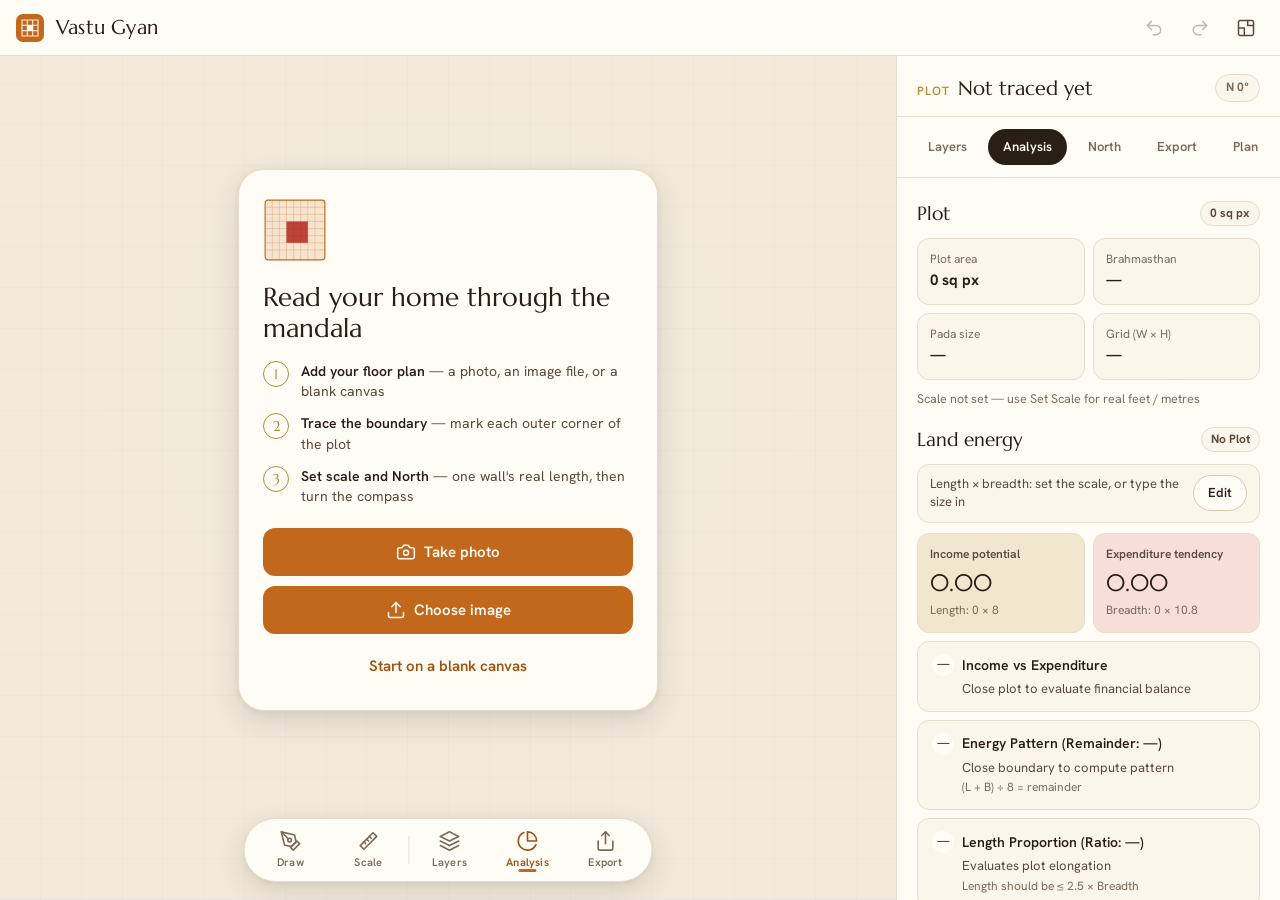
==== index.html @ d6d2a983 "Add compass wheel, Loose Earth element style, smaller PDF reports - Compass wheel layer: a ring of t" ====
<!DOCTYPE html>
<html lang="en">
<head>
  <meta charset="UTF-8">
  <meta name="viewport" content="width=device-width, initial-scale=1.0, viewport-fit=cover">
  <title>Vastu Gyan — Vastu Purusha Mandala & Zonal Analysis</title>
  <meta name="description" content="Trace your floor plan and read it through the Vastu Purusha Mandala: 9×9 grid, 45 Devtas, 16 directional zones and 32 entrances. Works offline on phone, tablet and desktop.">
  <meta name="theme-color" content="#F7F1E6" media="(prefers-color-scheme: light)">
  <meta name="theme-color" content="#16110D" media="(prefers-color-scheme: dark)">
  <meta name="mobile-web-app-capable" content="yes">
  <meta name="apple-mobile-web-app-capable" content="yes">
  <meta name="apple-mobile-web-app-status-bar-style" content="default">
  <meta name="apple-mobile-web-app-title" content="Vastu Gyan">
  <!-- Link preview when the address is shared on WhatsApp, SMS, email or social media -->
  <meta property="og:type" content="website">
  <meta property="og:site_name" content="Vastu Gyan">
  <meta property="og:title" content="Vastu Gyan — read your home through the Vastu Purusha Mandala">
  <meta property="og:description" content="Photograph or upload your floor plan, trace the plot and see the 9×9 grid, 45 Devtas, 16 zones and 32 entrances. Free on phone, tablet and desktop.">
  <meta property="og:url" content="https://vastu-gyan.vercel.app/">
  <meta property="og:image" content="https://vastu-gyan.vercel.app/icons/og-image.png">
  <meta property="og:image:width" content="1200">
  <meta property="og:image:height" content="630">
  <meta property="og:image:alt" content="Vastu Gyan — a 9×9 Vastu mandala grid beside the app name">
  <meta name="twitter:card" content="summary_large_image">
  <link rel="preconnect" href="https://fonts.googleapis.com">
  <link rel="preconnect" href="https://fonts.gstatic.com" crossorigin>
  <link href="https://fonts.googleapis.com/css2?family=Hanken+Grotesk:wght@400;500;600;700&family=Marcellus&display=swap" rel="stylesheet">
  <link rel="manifest" href="manifest.webmanifest">
  <link rel="icon" type="image/png" sizes="32x32" href="icons/favicon-32.png">
  <link rel="apple-touch-icon" href="icons/apple-touch-icon.png">
  <link rel="stylesheet" href="css/style.css">
</head>
<body>
  <!-- Icon sprite -->
  <svg width="0" height="0" style="position:absolute" aria-hidden="true">
    <defs>
      <symbol id="i-draw" viewBox="0 0 24 24"><path d="M12 19l7-7 3 3-7 7-3-3z"/><path d="M18 13l-1.5-7.5L2 2l3.5 14.5L13 18l5-5z"/><path d="M2 2l7.586 7.586"/><circle cx="11" cy="11" r="2"/></symbol>
      <symbol id="i-ruler" viewBox="0 0 24 24"><path d="M3 17 17 3l4 4L7 21z"/><path d="m7 13 2 2M10 10l2 2M13 7l2 2"/></symbol>
      <symbol id="i-layers" viewBox="0 0 24 24"><path d="m12 2 10 5-10 5L2 7z"/><path d="m2 17 10 5 10-5"/><path d="m2 12 10 5 10-5"/></symbol>
      <symbol id="i-analysis" viewBox="0 0 24 24"><path d="M21.21 15.89A10 10 0 1 1 8 2.83"/><path d="M22 12A10 10 0 0 0 12 2v10z"/></symbol>
      <symbol id="i-share" viewBox="0 0 24 24"><path d="M4 12v8a2 2 0 0 0 2 2h12a2 2 0 0 0 2-2v-8"/><path d="m16 6-4-4-4 4"/><path d="M12 2v13"/></symbol>
      <symbol id="i-undo" viewBox="0 0 24 24"><path d="M9 14 4 9l5-5"/><path d="M4 9h10.5a5.5 5.5 0 0 1 0 11H11"/></symbol>
      <symbol id="i-redo" viewBox="0 0 24 24"><path d="m15 14 5-5-5-5"/><path d="M20 9H9.5a5.5 5.5 0 0 0 0 11H13"/></symbol>
      <symbol id="i-plan" viewBox="0 0 24 24"><rect x="3" y="3" width="18" height="18" rx="2"/><path d="M3 12h7v9M14 3v6h7"/></symbol>
      <symbol id="i-camera" viewBox="0 0 24 24"><path d="M14.5 4h-5L7 7H4a2 2 0 0 0-2 2v9a2 2 0 0 0 2 2h16a2 2 0 0 0 2-2V9a2 2 0 0 0-2-2h-3z"/><circle cx="12" cy="13" r="3"/></symbol>
      <symbol id="i-upload" viewBox="0 0 24 24"><path d="M21 15v4a2 2 0 0 1-2 2H5a2 2 0 0 1-2-2v-4"/><path d="m17 8-5-5-5 5"/><path d="M12 3v12"/></symbol>
      <symbol id="i-trash" viewBox="0 0 24 24"><path d="M3 6h18"/><path d="M19 6v14a2 2 0 0 1-2 2H7a2 2 0 0 1-2-2V6"/><path d="M8 6V4a2 2 0 0 1 2-2h4a2 2 0 0 1 2 2v2"/></symbol>
      <symbol id="i-reset" viewBox="0 0 24 24"><path d="M3 12a9 9 0 1 0 9-9 9.75 9.75 0 0 0-6.74 2.74L3 8"/><path d="M3 3v5h5"/></symbol>
      <symbol id="i-plus" viewBox="0 0 24 24"><path d="M12 5v14M5 12h14"/></symbol>
      <symbol id="i-minus" viewBox="0 0 24 24"><path d="M5 12h14"/></symbol>
      <symbol id="i-fit" viewBox="0 0 24 24"><path d="M8 3H5a2 2 0 0 0-2 2v3M21 8V5a2 2 0 0 0-2-2h-3M3 16v3a2 2 0 0 0 2 2h3M16 21h3a2 2 0 0 0 2-2v-3"/></symbol>
      <symbol id="i-close" viewBox="0 0 24 24"><path d="M18 6 6 18M6 6l12 12"/></symbol>
      <symbol id="i-bars" viewBox="0 0 24 24"><path d="M3 21h18"/><rect x="5" y="11" width="3" height="10"/><rect x="10.5" y="5" width="3" height="16"/><rect x="16" y="14" width="3" height="7"/></symbol>
      <symbol id="i-file" viewBox="0 0 24 24"><path d="M14 2H6a2 2 0 0 0-2 2v16a2 2 0 0 0 2 2h12a2 2 0 0 0 2-2V8z"/><path d="M14 2v6h6M8 13h8M8 17h6"/></symbol>
      <symbol id="i-image" viewBox="0 0 24 24"><rect x="3" y="3" width="18" height="18" rx="2"/><circle cx="9" cy="9" r="2"/><path d="m21 15-3.09-3.09a2 2 0 0 0-2.82 0L6 21"/></symbol>
      <symbol id="i-check" viewBox="0 0 24 24"><path d="M20 6 9 17l-5-5"/></symbol>
    </defs>
  </svg>

  <div class="app" id="app">
    <!-- Top bar -->
    <header class="topbar">
      <div class="brand">
        <svg class="brand-mark" viewBox="0 0 32 32" aria-hidden="true">
          <rect x="2" y="2" width="28" height="28" rx="7" class="brand-mark-bg"/>
          <path d="M8 8h16v16H8z M13.33 8v16 M18.67 8v16 M8 13.33h16 M8 18.67h16" class="brand-mark-grid"/>
          <rect x="13.33" y="13.33" width="5.34" height="5.34" class="brand-mark-core"/>
        </svg>
        <div class="brand-text">
          <span class="brand-name">Vastu Gyan</span>
        </div>
      </div>

      <div class="topbar-actions">
        <button id="btnUndo" class="icon-btn" title="Undo (Ctrl+Z)" aria-label="Undo" disabled>
          <svg class="icon"><use href="#i-undo"/></svg>
        </button>
        <button id="btnRedo" class="icon-btn" title="Redo (Ctrl+Y)" aria-label="Redo" disabled>
          <svg class="icon"><use href="#i-redo"/></svg>
        </button>
        <button class="icon-btn" data-open-panel="plan" title="Floor plan and project" aria-label="Floor plan and project">
          <svg class="icon"><use href="#i-plan"/></svg>
        </button>
      </div>
    </header>

    <main class="workspace">
      <!-- Canvas stage -->
      <div class="stage" id="viewportContainer">
        <canvas id="vastuCanvas" aria-label="Floor plan canvas"></canvas>

        <!-- Drawing guidance (shown while tracing the boundary) -->
        <div class="stage-banner" id="draftingBanner" style="display: none;" role="status">
          <span class="banner-dot"></span>
          <span class="banner-text">
            <span class="only-touch">Press and lift to place each corner · lift on point 0 to close</span>
            <span class="only-mouse">Click each corner · click point 0 or double-click to close</span>
          </span>
          <button class="chip-btn chip-btn-solid" id="btnFinishDraft">Done</button>
        </div>

        <div class="stage-banner stage-banner-alert" id="boundaryBanner" style="display: none;" role="alert">
          <span class="banner-dot banner-dot-alert"></span>
          <span class="banner-text">The boundary crosses itself. Drag a corner so the red edges no longer cross, or undo.</span>
        </div>

        <div class="stage-banner" id="scaleBanner" style="display: none;" role="status">
          <span class="banner-dot banner-dot-brass"></span>
          <span class="banner-text">Mark both ends of a wall whose real length you know</span>
          <button class="chip-btn" id="btnCancelScale">Cancel</button>
        </div>

        <!-- Brass compass dial: turn to set North, tap for fine control -->
        <div class="compass" id="compassBadge">
          <button class="compass-dial" id="compassButton" aria-label="North direction. Drag to turn, tap for fine control">
            <svg viewBox="0 0 100 100" aria-hidden="true">
              <circle cx="50" cy="50" r="47" class="dial-rim"/>
              <circle cx="50" cy="50" r="40" class="dial-face"/>
              <g id="compassDial" class="dial-rotor">
                <g class="dial-ticks"></g>
                <path d="M50 25 L55 50 L50 46.5 L45 50 Z" class="dial-needle-n"/>
                <path d="M50 75 L55 50 L50 53.5 L45 50 Z" class="dial-needle-s"/>
                <text x="50" y="22" class="dial-n">N</text>
              </g>
              <circle cx="50" cy="50" r="3.2" class="dial-hub"/>
            </svg>
          </button>
          <span class="compass-deg" id="compassDegDisplay">0°</span>
        </div>

        <!-- Zoom -->
        <div class="zoom" aria-label="Zoom">
          <button id="btnZoomIn" class="zoom-btn only-mouse-flex" title="Zoom in" aria-label="Zoom in"><svg class="icon"><use href="#i-plus"/></svg></button>
          <span class="zoom-level only-mouse-flex" id="zoomLevelText">100%</span>
          <button id="btnZoomOut" class="zoom-btn only-mouse-flex" title="Zoom out" aria-label="Zoom out"><svg class="icon"><use href="#i-minus"/></svg></button>
          <button id="btnZoomReset" class="zoom-btn" title="Fit to view" aria-label="Fit to view"><svg class="icon"><use href="#i-fit"/></svg></button>
        </div>

        <!-- First run: the three steps of a reading -->
        <div class="onboard" id="emptyState">
          <div class="onboard-card">
            <svg class="onboard-mandala" viewBox="0 0 90 90" aria-hidden="true">
              <rect x="3" y="3" width="84" height="84" rx="4"/>
              <path d="M13 3v84M23 3v84M33 3v84M43 3v84M53 3v84M63 3v84M73 3v84M3 13h84M3 23h84M3 33h84M3 43h84M3 53h84M3 63h84M3 73h84" class="onboard-mandala-grid"/>
              <rect x="33" y="33" width="30" height="30" class="onboard-mandala-core"/>
            </svg>
            <h1 class="onboard-title">Read your home through the mandala</h1>
            <ol class="onboard-steps">
              <li><span class="step-n">1</span><span><strong>Add your floor plan</strong> — a photo, an image file, or a blank canvas</span></li>
              <li><span class="step-n">2</span><span><strong>Trace the boundary</strong> — mark each outer corner of the plot</span></li>
              <li><span class="step-n">3</span><span><strong>Set scale and North</strong> — one wall's real length, then turn the compass</span></li>
            </ol>
            <div class="onboard-actions">
              <button class="btn btn-primary only-touch-flex" data-action="camera"><svg class="icon"><use href="#i-camera"/></svg>Take photo</button>
              <button class="btn btn-primary btn-on-mouse" id="btnUpload"><svg class="icon"><use href="#i-upload"/></svg>Choose image</button>
              <button class="btn btn-quiet" id="btnBlankCanvas">Start on a blank canvas</button>
            </div>
          </div>
        </div>
      </div>

      <!-- Panel: bottom sheet on phones, side panel on large screens -->
      <aside class="panel" id="panel" data-sheet="peek" aria-label="Vastu panel">
        <div class="panel-handle" id="panelHandle">
          <span class="grip" aria-hidden="true"></span>
          <div class="panel-summary">
            <div class="summary-main">
              <span class="summary-label">Plot</span>
              <span class="summary-value" id="sumArea">Not traced yet</span>
            </div>
            <span class="summary-chip" id="sumVerdict">—</span>
          </div>
        </div>

        <nav class="panel-tabs" role="tablist" aria-label="Panel sections">
          <button role="tab" data-tab="layers">Layers</button>
          <button role="tab" data-tab="analysis">Analysis</button>
          <button role="tab" data-tab="north">North</button>
          <button role="tab" data-tab="export">Export</button>
          <button role="tab" data-tab="plan">Plan</button>
        </nav>

        <div class="panel-body" id="panelBody">
          <!-- LAYERS -->
          <section class="panel-section" data-panel="layers">
            <h2 class="section-heading">Overlays</h2>
            <label class="switch-row switch-row-top">
              <span class="switch-text">
                <span class="switch-label">Mandala follows the plot outline</span>
                <span class="switch-sub">On: rings are copies of your plot, Brahmasthan is exactly 1/9 of it. Off: classical rectangle around the plot.</span>
              </span>
              <span class="switch">
                <input type="checkbox" id="toggleMandalaPlot" checked>
                <span class="switch-track"></span>
              </span>
            </label>
            <div class="layer-grid">
              <label class="layer-tile">
                <input type="checkbox" id="toggleGrid9x9" checked>
                <span class="layer-body">
                  <svg class="layer-glyph" viewBox="0 0 24 24" aria-hidden="true"><rect x="3" y="3" width="18" height="18"/><path d="M9 3v18M15 3v18M3 9h18M3 15h18"/></svg>
                  <span class="layer-name">9×9 grid</span>
                  <span class="layer-sub">81 padas</span>
                </span>
              </label>
              <label class="layer-tile">
                <input type="checkbox" id="toggleBrahmasthan" checked>
                <span class="layer-body">
                  <svg class="layer-glyph" viewBox="0 0 24 24" aria-hidden="true"><rect x="3" y="3" width="18" height="18"/><rect x="9" y="9" width="6" height="6" class="glyph-fill"/></svg>
                  <span class="layer-name">Brahmasthan</span>
                  <span class="layer-sub">Central 9 padas</span>
                </span>
              </label>
              <label class="layer-tile">
                <input type="checkbox" id="toggleDevtas45">
                <span class="layer-body">
                  <svg class="layer-glyph" viewBox="0 0 24 24" aria-hidden="true"><rect x="3" y="3" width="18" height="18"/><rect x="7" y="7" width="10" height="10"/><path d="M3 7h4M3 11h4M3 15h4M17 7h4M17 11h4M17 15h4"/></svg>
                  <span class="layer-name">45 Devtas</span>
                  <span class="layer-sub">32 outer · 13 inner</span>
                </span>
              </label>
              <label class="layer-tile">
                <input type="checkbox" id="toggleDevtaNames">
                <span class="layer-body">
                  <svg class="layer-glyph" viewBox="0 0 24 24" aria-hidden="true"><path d="M4 19 9 5l5 14M6 14h6"/><path d="M15 19v-6a3 3 0 0 1 6 0v6M15 16h6"/></svg>
                  <span class="layer-name">Devta names</span>
                  <span class="layer-sub">Labels and numbers</span>
                </span>
              </label>
              <label class="layer-tile">
                <input type="checkbox" id="toggleZones16">
                <span class="layer-body">
                  <svg class="layer-glyph" viewBox="0 0 24 24" aria-hidden="true"><circle cx="12" cy="12" r="9"/><path d="M12 3v18M3 12h18M5.6 5.6l12.8 12.8M18.4 5.6 5.6 18.4"/></svg>
                  <span class="layer-name">16 zones</span>
                  <span class="layer-sub">22.5° each</span>
                </span>
              </label>
              <label class="layer-tile">
                <input type="checkbox" id="toggleGates32">
                <span class="layer-body">
                  <svg class="layer-glyph" viewBox="0 0 24 24" aria-hidden="true"><rect x="5" y="5" width="14" height="14"/><path d="M9 2v3M12 2v3M15 2v3M9 19v3M12 19v3M15 19v3M2 9h3M2 12h3M2 15h3M19 9h3M19 12h3M19 15h3"/></svg>
                  <span class="layer-name">32 entrances</span>
                  <span class="layer-sub">N1–N8 … W1–W8</span>
                </span>
              </label>
              <label class="layer-tile">
                <input type="checkbox" id="toggleGatePadas">
                <span class="layer-body">
                  <svg class="layer-glyph" viewBox="0 0 24 24" aria-hidden="true"><rect x="3" y="3" width="18" height="18"/><rect x="7" y="7" width="10" height="10"/><path d="M3 9l4 2M3 15l4-2M21 9l-4 2M21 15l-4-2M9 3l2 4M15 3l-2 4M9 21l2-4M15 21l-2-4"/></svg>
                  <span class="layer-name">32 gates 81 pad</span>
                  <span class="layer-sub">Outer padas, coded</span>
                </span>
              </label>
              <label class="layer-tile">
                <input type="checkbox" id="toggleMarma">
                <span class="layer-body">
                  <svg class="layer-glyph" viewBox="0 0 24 24" aria-hidden="true"><rect x="3" y="3" width="18" height="18"/><path d="m3 3 18 18M21 3 3 21"/><circle cx="12" cy="12" r="1.6" class="glyph-fill"/></svg>
                  <span class="layer-name">Marma sthan</span>
                  <span class="layer-sub">Sensitive lines</span>
                </span>
              </label>
              <label class="layer-tile">
                <input type="checkbox" id="toggleVithi">
                <span class="layer-body">
                  <svg class="layer-glyph" viewBox="0 0 24 24" aria-hidden="true"><rect x="2.5" y="2.5" width="19" height="19"/><rect x="6" y="6" width="12" height="12"/><rect x="9.5" y="9.5" width="5" height="5" class="glyph-fill"/></svg>
                  <span class="layer-name">Vithi mandal</span>
                  <span class="layer-sub">4 sacred rings</span>
                </span>
              </label>
              <label class="layer-tile">
                <input type="checkbox" id="toggleElements">
                <span class="layer-body">
                  <svg class="layer-glyph" viewBox="0 0 24 24" aria-hidden="true"><circle cx="12" cy="5" r="2.2"/><circle cx="19" cy="10" r="2.2"/><circle cx="16.5" cy="18.5" r="2.2"/><circle cx="7.5" cy="18.5" r="2.2"/><circle cx="5" cy="10" r="2.2"/></svg>
                  <span class="layer-name">Panch tatva</span>
                  <span class="layer-sub">Element colours</span>
                </span>
              </label>
              <label class="layer-tile">
                <input type="checkbox" id="toggleCompassWheel">
                <span class="layer-body">
                  <svg class="layer-glyph" viewBox="0 0 24 24" aria-hidden="true"><circle cx="12" cy="12" r="9.5"/><circle cx="12" cy="12" r="6.5"/><path d="M12 2.5v3M12 18.5v3M2.5 12h3M18.5 12h3"/><path d="M12 8.5v7" class="glyph-north"/></svg>
                  <span class="layer-name">Compass wheel</span>
                  <span class="layer-sub">Zones ring + North</span>
                </span>
              </label>
            </div>
            <div class="style-row">
              <span class="switch-text">
                <span class="switch-label">Five elements style</span>
                <span class="switch-sub" id="elementStyleNote">NE is Water and NW is Space (as VastuGrid)</span>
              </span>
              <div class="seg-control" role="radiogroup" aria-label="Five elements style">
                <button type="button" role="radio" data-element-style="classic" aria-checked="true">Classic</button>
                <button type="button" role="radio" data-element-style="looseEarth" aria-checked="false">Loose earth</button>
              </div>
            </div>
          </section>

          <!-- ANALYSIS -->
          <section class="panel-section" data-panel="analysis">
            <h2 class="section-heading">Plot <span class="badge-value" id="valAreaBadge">0 sq px</span></h2>
            <div class="metrics-grid">
              <div class="metric-card">
                <span class="metric-title">Plot area</span>
                <span class="metric-value" id="valArea">0 sq px</span>
              </div>
              <div class="metric-card">
                <span class="metric-title">Brahmasthan</span>
                <span class="metric-value" id="valBrahmaArea">—</span>
              </div>
              <div class="metric-card">
                <span class="metric-title">Pada size</span>
                <span class="metric-value" id="valPadaArea">—</span>
              </div>
              <div class="metric-card">
                <span class="metric-title">Grid (W × H)</span>
                <span class="metric-value" id="valDimensions">—</span>
              </div>
            </div>
            <div class="scale-status" id="valScale">Scale not set — use Set Scale for real feet / metres</div>

            <h2 class="section-heading">Land energy <span class="badge-value" id="landEnergyBadge">No Plot</span></h2>
            <div class="dims-row">
              <span class="dims-text" id="valLandDims">Length × breadth: not measured yet</span>
              <button class="chip-btn" id="btnEditLandDims">Edit</button>
            </div>
            <div class="energy-metrics-grid">
              <div class="energy-card card-income">
                <span class="energy-card-title">Income potential</span>
                <span class="energy-card-value" id="valLandIncome">0.00</span>
                <span class="energy-card-sub" id="valLandIncomeFormula">Length: 0 × 8</span>
              </div>
              <div class="energy-card card-expenditure">
                <span class="energy-card-title">Expenditure tendency</span>
                <span class="energy-card-value" id="valLandExpenditure">0.00</span>
                <span class="energy-card-sub" id="valLandExpenditureFormula">Breadth: 0 × 10.8</span>
              </div>
            </div>

            <div class="energy-status-card" id="cardIncomeComparison">
              <div class="energy-status-header">
                <span class="energy-status-icon" id="iconIncomeComparison">—</span>
                <span class="energy-status-title" id="titleIncomeComparison">Income vs expenditure</span>
              </div>
              <div class="energy-status-sub" id="subIncomeComparison">Close plot to evaluate financial balance</div>
            </div>

            <div class="energy-status-card" id="cardEnergyPattern">
              <div class="energy-status-header">
                <span class="energy-status-icon" id="iconEnergyPattern">—</span>
                <span class="energy-status-title" id="labelEnergyPattern">Energy Pattern (Remainder: —)</span>
              </div>
              <div class="energy-status-sub" id="descEnergyPattern">Close boundary to compute pattern</div>
              <div class="energy-calc-sub" id="calcEnergyPattern">(L + B) ÷ 8 = remainder</div>
            </div>

            <div class="energy-status-card" id="cardLengthProportion">
              <div class="energy-status-header">
                <span class="energy-status-icon" id="iconLengthProportion">—</span>
                <span class="energy-status-title" id="labelLengthProportion">Length Proportion (Ratio: —)</span>
              </div>
              <div class="energy-status-sub" id="descLengthProportion">Evaluates plot elongation</div>
              <div class="energy-calc-sub" id="calcLengthProportion">Length should be ≤ 2.5 × Breadth</div>
            </div>

            <div class="energy-verdict-box verdict-neutral" id="cardLandVerdict">
              <div class="verdict-tag" id="tagLandVerdict">DRAW BOUNDARY</div>
              <div class="verdict-summary" id="summaryLandVerdict">Plot boundary required to calculate land energy indicators.</div>
            </div>

            <h2 class="section-heading">Panch tatva balance</h2>
            <div class="elemental-bar" id="elementalBar" title="Share of plot area in each element's zones">
              <div class="elemental-segment seg-water" data-element="water" style="width: 20%"></div>
              <div class="elemental-segment seg-air" data-element="air" style="width: 20%"></div>
              <div class="elemental-segment seg-fire" data-element="fire" style="width: 20%"></div>
              <div class="elemental-segment seg-earth" data-element="earth" style="width: 20%"></div>
              <div class="elemental-segment seg-space" data-element="space" style="width: 20%"></div>
            </div>
            <div class="elemental-list">
              <div class="elemental-row"><span class="elem-label"><span class="elem-dot dot-water"></span><span class="elem-name">Water · Jal</span></span><span class="elem-zones" data-element-zones="water">—</span><span class="elem-pct" data-element-pct="water">—</span></div>
              <div class="elemental-row"><span class="elem-label"><span class="elem-dot dot-air"></span><span class="elem-name">Air · Vayu</span></span><span class="elem-zones" data-element-zones="air">—</span><span class="elem-pct" data-element-pct="air">—</span></div>
              <div class="elemental-row"><span class="elem-label"><span class="elem-dot dot-fire"></span><span class="elem-name">Fire · Agni</span></span><span class="elem-zones" data-element-zones="fire">—</span><span class="elem-pct" data-element-pct="fire">—</span></div>
              <div class="elemental-row"><span class="elem-label"><span class="elem-dot dot-earth"></span><span class="elem-name">Earth · Prithvi</span></span><span class="elem-zones" data-element-zones="earth">—</span><span class="elem-pct" data-element-pct="earth">—</span></div>
              <div class="elemental-row"><span class="elem-label"><span class="elem-dot dot-space"></span><span class="elem-name">Space · Akash</span></span><span class="elem-zones" data-element-zones="space">—</span><span class="elem-pct" data-element-pct="space">—</span></div>
            </div>
            <p class="scale-status" id="earthSplit" hidden></p>
            <p class="scale-status" id="elementStyleStatus">Share of the plot's area in each element's zones</p>
            <button id="btnOpenBarChart" class="btn btn-secondary btn-block" disabled title="Close the plot boundary first">
              <svg class="icon"><use href="#i-bars"/></svg>View 16 bar chart
            </button>

            <h2 class="section-heading">Vithi mandal <span class="badge-value">4 rings</span></h2>
            <div class="vithi-list" id="vithiList">
              <div class="vithi-row" data-vithi="brahma">
                <span class="vithi-swatch vithi-brahma" aria-hidden="true"></span>
                <span class="vithi-head"><span class="vithi-name">Brahma</span><span class="vithi-sanskrit">ब्रह्म</span></span>
                <span class="vithi-pct" data-vithi-pct>—</span>
                <span class="vithi-meta" data-vithi-meta>9 padas</span>
                <span class="vithi-guide">The sacred centre. Keep it open and light, free of pillars, walls, toilets and heavy loads.</span>
              </div>
              <div class="vithi-row" data-vithi="daivika">
                <span class="vithi-swatch vithi-daivika" aria-hidden="true"></span>
                <span class="vithi-head"><span class="vithi-name">Daivika</span><span class="vithi-sanskrit">दैविक</span></span>
                <span class="vithi-pct" data-vithi-pct>—</span>
                <span class="vithi-meta" data-vithi-meta>16 padas</span>
                <span class="vithi-guide">Ring of the devas. Suits prayer, quiet sitting and light, open use.</span>
              </div>
              <div class="vithi-row" data-vithi="manushya">
                <span class="vithi-swatch vithi-manushya" aria-hidden="true"></span>
                <span class="vithi-head"><span class="vithi-name">Manushya</span><span class="vithi-sanskrit">मानुष</span></span>
                <span class="vithi-pct" data-vithi-pct>—</span>
                <span class="vithi-meta" data-vithi-meta>24 padas</span>
                <span class="vithi-guide">Ring of people. The natural place for living, dining, bedrooms and daily life.</span>
              </div>
              <div class="vithi-row" data-vithi="paishachika">
                <span class="vithi-swatch vithi-paishachika" aria-hidden="true"></span>
                <span class="vithi-head"><span class="vithi-name">Paishachika</span><span class="vithi-sanskrit">पैशाचिक</span></span>
                <span class="vithi-pct" data-vithi-pct>—</span>
                <span class="vithi-meta" data-vithi-meta>32 padas</span>
                <span class="vithi-guide">The outer ring. Traditionally for boundary walls, storage, stairs and service rooms.</span>
              </div>
            </div>
            <p class="scale-status">Share of the plot's area in each ring of the 9×9 grid</p>

            <h2 class="section-heading">Entrance gateways <span class="badge-value badge-success">8 auspicious</span></h2>
            <div class="gate-assessment-grid">
              <div class="gate-card"><span class="gate-dir">North</span><span class="gate-code">N3 · N4</span><span class="gate-sub">Mukhya, Bhallata</span></div>
              <div class="gate-card"><span class="gate-dir">East</span><span class="gate-code">E3 · E4</span><span class="gate-sub">Jayanta, Indra</span></div>
              <div class="gate-card"><span class="gate-dir">South</span><span class="gate-code">S3 · S4</span><span class="gate-sub">Vitatha, Brihatkshata</span></div>
              <div class="gate-card"><span class="gate-dir">West</span><span class="gate-code">W3 · W4</span><span class="gate-sub">Sugriva, Pushpadanta</span></div>
            </div>
          </section>

          <!-- NORTH -->
          <section class="panel-section" data-panel="north">
            <h2 class="section-heading">North <span class="badge-value" id="rotationBadge">0°</span></h2>
            <div class="north-dial-wrap">
              <button class="compass-dial compass-dial-lg" id="northDialLarge" aria-label="Drag to turn North">
                <svg viewBox="0 0 100 100" aria-hidden="true">
                  <circle cx="50" cy="50" r="47" class="dial-rim"/>
                  <circle cx="50" cy="50" r="40" class="dial-face"/>
                  <g class="dial-rotor" id="northDialLargeRotor">
                    <g class="dial-ticks"></g>
                    <path d="M50 25 L55 50 L50 46.5 L45 50 Z" class="dial-needle-n"/>
                    <path d="M50 75 L55 50 L50 53.5 L45 50 Z" class="dial-needle-s"/>
                    <text x="50" y="22" class="dial-n">N</text>
                  </g>
                  <circle cx="50" cy="50" r="3.2" class="dial-hub"/>
                </svg>
              </button>
              <p class="north-hint">Turn the dial until N points to true North on your plan</p>
            </div>
            <input type="range" id="rotationSlider" min="0" max="360" value="0" step="0.5" class="range" aria-label="North rotation in degrees">
            <div class="north-row">
              <button class="icon-btn icon-btn-boxed" id="btnRotateMinus" aria-label="Turn 1° anticlockwise"><svg class="icon"><use href="#i-minus"/></svg></button>
              <label class="deg-input">
                <input type="number" id="rotationNumber" min="0" max="360" value="0" step="0.5" inputmode="decimal" aria-label="North in degrees">
                <span>°</span>
              </label>
              <button class="icon-btn icon-btn-boxed" id="btnRotatePlus" aria-label="Turn 1° clockwise"><svg class="icon"><use href="#i-plus"/></svg></button>
              <button id="btnResetRotation" class="chip-btn">Reset</button>
            </div>
            <label class="switch-row">
              <span class="switch-text">
                <span class="switch-label">Align grid to plot walls</span>
                <span class="switch-sub">Off: the 9×9 grid turns with North. On: it stays on the walls.</span>
              </span>
              <span class="switch">
                <input type="checkbox" id="toggleGridWalls">
                <span class="switch-track"></span>
              </span>
            </label>
          </section>

          <!-- EXPORT -->
          <section class="panel-section" data-panel="export">
            <h2 class="section-heading">Share your reading</h2>
            <button id="btnExportPdf" class="action-row">
              <span class="action-icon"><svg class="icon"><use href="#i-file"/></svg></span>
              <span class="action-text"><span class="action-title">PDF report</span><span class="action-sub">Plan, metrics, elements, entrances and the 16-direction chart</span></span>
            </button>
            <button id="btnExportPng" class="action-row">
              <span class="action-icon"><svg class="icon"><use href="#i-image"/></svg></span>
              <span class="action-text"><span class="action-title">Plan image</span><span class="action-sub">The canvas with the overlays you have switched on</span></span>
            </button>
          </section>

          <!-- PLAN -->
          <section class="panel-section" data-panel="plan">
            <h2 class="section-heading">Floor plan</h2>
            <button class="action-row only-touch-flex" data-action="camera">
              <span class="action-icon"><svg class="icon"><use href="#i-camera"/></svg></span>
              <span class="action-text"><span class="action-title">Take photo</span><span class="action-sub">Photograph a printed plan, held flat and square</span></span>
            </button>
            <button class="action-row" data-action="upload">
              <span class="action-icon"><svg class="icon"><use href="#i-upload"/></svg></span>
              <span class="action-text"><span class="action-title">Choose image</span><span class="action-sub">PNG, JPG or WebP from your device</span></span>
            </button>
            <h2 class="section-heading">App</h2>
            <button id="btnInstall" class="action-row" hidden>
              <span class="action-icon"><svg class="icon"><use href="#i-upload"/></svg></span>
              <span class="action-text"><span class="action-title">Install app</span><span class="action-sub">Add Vastu Gyan to your home screen; works offline</span></span>
            </button>
            <p class="scale-status" id="iosInstallHint" hidden>To install on iPhone or iPad: tap Share in Safari, then Add to Home Screen.</p>
            <p class="scale-status">Works offline once opened. Your project is saved on this device automatically.</p>

            <h2 class="section-heading">Project</h2>
            <button id="btnClearBoundary" class="action-row">
              <span class="action-icon"><svg class="icon"><use href="#i-trash"/></svg></span>
              <span class="action-text"><span class="action-title">Clear boundary</span><span class="action-sub">Keeps the floor plan, scale and North · undo brings it back</span></span>
            </button>
            <button id="btnResetAll" class="action-row action-danger">
              <span class="action-icon"><svg class="icon"><use href="#i-reset"/></svg></span>
              <span class="action-text"><span class="action-title">Start over</span><span class="action-sub">Removes the plan, boundary, scale and saved project</span></span>
            </button>
          </section>
        </div>
      </aside>

      <!-- Dock -->
      <nav class="dock" id="dock" aria-label="Tools">
        <button class="dock-btn" id="btnDrawPolygon" title="Trace the plot boundary">
          <svg class="icon"><use href="#i-draw"/></svg><span class="dock-label">Draw</span>
        </button>
        <button class="dock-btn" id="btnSetScale" title="Click both ends of a wall, then enter its real length">
          <svg class="icon"><use href="#i-ruler"/></svg><span class="dock-label">Scale</span>
        </button>
        <span class="dock-sep" aria-hidden="true"></span>
        <button class="dock-btn" data-open-panel="layers">
          <svg class="icon"><use href="#i-layers"/></svg><span class="dock-label">Layers</span>
        </button>
        <button class="dock-btn" data-open-panel="analysis">
          <svg class="icon"><use href="#i-analysis"/></svg><span class="dock-label">Analysis</span>
        </button>
        <button class="dock-btn" data-open-panel="export">
          <svg class="icon"><use href="#i-share"/></svg><span class="dock-label">Export</span>
        </button>
      </nav>
    </main>
  </div>

  <input type="file" id="fileInput" accept="image/png, image/jpeg, image/webp" hidden>
  <input type="file" id="cameraInput" accept="image/*" capture="environment" hidden>

  <!-- 16 Direction Bar Chart -->
  <div id="barChartBackdrop" class="modal-backdrop" style="display: none;">
    <div class="modal-dialog modal-wide" role="dialog" aria-modal="true" aria-labelledby="barChartTitle">
      <div class="modal-header">
        <div>
          <h3 class="modal-title" id="barChartTitle">16 direction bar chart</h3>
          <p class="modal-subtitle">Share of the plot's area in each compass zone</p>
        </div>
        <button id="btnBarChartClose" class="icon-btn" aria-label="Close"><svg class="icon"><use href="#i-close"/></svg></button>
      </div>
      <div class="modal-body">
        <canvas id="barChartCanvas" class="bar-chart-canvas"></canvas>
        <div class="bar-chart-stats">
          <div class="bar-stat"><span class="bar-stat-label">Total area</span><span class="bar-stat-value" id="barStatTotal">—</span></div>
          <div class="bar-stat"><span class="bar-stat-label">Average</span><span class="bar-stat-value" id="barStatMean">—</span></div>
          <div class="bar-stat"><span class="bar-stat-label">Largest</span><span class="bar-stat-value" id="barStatMax">—</span></div>
          <div class="bar-stat"><span class="bar-stat-label">Smallest</span><span class="bar-stat-value" id="barStatMin">—</span></div>
        </div>
      </div>
      <div class="modal-footer">
        <button id="btnBarChartPng" class="btn btn-secondary">Save chart image</button>
        <button id="btnBarChartDone" class="btn btn-primary">Done</button>
      </div>
    </div>
  </div>

  <!-- Land dimensions -->
  <div id="landDimsBackdrop" class="modal-backdrop" style="display: none;">
    <div class="modal-dialog" role="dialog" aria-modal="true" aria-labelledby="landDimsTitle">
      <div class="modal-header">
        <div>
          <h3 class="modal-title" id="landDimsTitle">Plot length and breadth</h3>
          <p class="modal-subtitle">Use the exact size from the plot documents. Leave it measured from the walls otherwise.</p>
        </div>
        <button id="btnLandDimsClose" class="icon-btn" aria-label="Close"><svg class="icon"><use href="#i-close"/></svg></button>
      </div>
      <div class="modal-body">
        <label class="form-label" for="landLength">Length (feet)</label>
        <input type="number" id="landLength" class="form-input" min="0" step="0.01" inputmode="decimal" placeholder="41">
        <label class="form-label" for="landBreadth">Breadth (feet)</label>
        <input type="number" id="landBreadth" class="form-input" min="0" step="0.01" inputmode="decimal" placeholder="30.83">
        <p class="scale-status">Feet and inches: 30′10″ is 30.83 ft.</p>
      </div>
      <div class="modal-footer">
        <button id="btnLandDimsMeasured" class="btn btn-secondary">Use measured</button>
        <button id="btnLandDimsApply" class="btn btn-primary">Use these</button>
      </div>
    </div>
  </div>

  <!-- Set Scale -->
  <div id="scaleModalBackdrop" class="modal-backdrop" style="display: none;">
    <div class="modal-dialog" role="dialog" aria-modal="true" aria-labelledby="scaleTitle">
      <div class="modal-header">
        <div>
          <h3 class="modal-title" id="scaleTitle">Set scale</h3>
          <p class="modal-subtitle" id="scaleModalSubtitle">Enter the real length of the line you just drew.</p>
        </div>
        <button id="btnScaleModalClose" class="icon-btn" aria-label="Cancel"><svg class="icon"><use href="#i-close"/></svg></button>
      </div>
      <div class="modal-body">
        <label class="form-label" for="scaleLength">Real length</label>
        <div class="scale-input-row">
          <input type="number" id="scaleLength" class="form-input" min="0" step="0.1" inputmode="decimal" placeholder="40">
          <select id="scaleUnit" class="form-input scale-unit-select">
            <option value="ft">feet</option>
            <option value="m">metres</option>
          </select>
        </div>
      </div>
      <div class="modal-footer">
        <button id="btnScaleModalCancel" class="btn btn-secondary">Cancel</button>
        <button id="btnScaleModalApply" class="btn btn-primary">Apply scale</button>
      </div>
    </div>
  </div>

  <!-- PDF details -->
  <div id="pdfModalBackdrop" class="modal-backdrop" style="display: none;">
    <div class="modal-dialog" role="dialog" aria-modal="true" aria-labelledby="pdfTitle">
      <div class="modal-header">
        <div>
          <h3 class="modal-title" id="pdfTitle">PDF report</h3>
          <p class="modal-subtitle">Add details to show on every page, or leave them blank.</p>
        </div>
        <button id="btnPdfModalClose" class="icon-btn" aria-label="Close"><svg class="icon"><use href="#i-close"/></svg></button>
      </div>
      <div class="modal-body">
        <label class="form-label" for="pdfName">Name</label>
        <input type="text" id="pdfName" class="form-input" placeholder="Anita Sharma" autocomplete="name">
        <label class="form-label" for="pdfPhone">Phone</label>
        <input type="tel" id="pdfPhone" class="form-input" placeholder="+91 98765 43210" autocomplete="tel">
        <label class="form-label" for="pdfAddress">Address</label>
        <input type="text" id="pdfAddress" class="form-input" placeholder="Plot 14, Sector 21, Gurugram" autocomplete="street-address">
      </div>
      <div class="modal-footer">
        <button id="btnPdfModalSkip" class="btn btn-secondary">Skip details</button>
        <button id="btnPdfModalGenerate" class="btn btn-primary">Create PDF</button>
      </div>
    </div>
  </div>

  <div class="toast-stack" id="toastStack" aria-live="polite"></div>

  <!-- Vendor: Local client-side jsPDF for offline report generation -->
  <script src="js/vendor/jspdf.umd.min.js"></script>

  <!-- Application Module -->
  <script type="module" src="js/app.js"></script>
</body>
</html>
---- css/style.css ----
/* ==========================================================================
   Vastu Gyan — Ivory & Saffron design system
   Phone-first: full-screen canvas, bottom dock, draggable sheet.
   Large screens: the same panel becomes a side panel, the dock floats.
   ========================================================================== */

:root {
  /* Palette — sandalwood ivory, lamp-black ink, kesar saffron, temple brass, kumkum */
  --sand: #F7F1E6;
  --paper: #FFFCF6;
  --paper-2: #FBF6EC;
  --ink: #2A1F17;
  --ink-2: #5B4A3B;
  --muted: #7B6B5A;
  --line: #E6DCCB;
  --line-strong: #D6C7AE;
  --saffron: #C2681C;
  --saffron-deep: #9E5210;
  --saffron-wash: #F6E4CF;
  --brass: #B08D3C;
  --brass-wash: #F1E7CF;
  --kumkum: #B3261E;
  --kumkum-wash: #F7DEDA;
  --tulsi: #2F7A4B;
  --tulsi-wash: #DDEEDF;
  --indigo: #2C5F9E;
  --indigo-wash: #DFE8F4;

  /* Canvas chrome (read by js/canvas.js) */
  --canvas-bg: #F2EADC;
  --canvas-line: rgba(42, 31, 23, 0.06);
  --boundary: #C2681C;
  --boundary-fill: rgba(194, 104, 28, 0.08);

  /* Element colours */
  --el-water: #2C6FB7;
  --el-air: #3E8E5E;
  --el-fire: #C2412B;
  --el-earth: #B8862B;
  --el-space: #7D7590;

  /* Vithi rings (match the canvas tints) */
  --vithi-brahma: #B3261E;
  --vithi-daivika: #B08D3C;
  --vithi-manushya: #3E8E5E;
  --vithi-paishachika: #6E5B4A;

  /* Type */
  --font-display: 'Marcellus', 'Cormorant Garamond', Georgia, serif;
  --font-body: 'Hanken Grotesk', system-ui, -apple-system, 'Segoe UI', Roboto, sans-serif;

  /* Shape, depth, motion */
  --r-sm: 8px;
  --r-md: 12px;
  --r-lg: 18px;
  --r-xl: 26px;
  --shadow-1: 0 1px 2px rgba(42, 31, 23, 0.06), 0 1px 1px rgba(42, 31, 23, 0.04);
  --shadow-2: 0 10px 28px rgba(42, 31, 23, 0.12), 0 2px 6px rgba(42, 31, 23, 0.06);
  --shadow-sheet: 0 -10px 36px rgba(42, 31, 23, 0.14), 0 -1px 0 rgba(42, 31, 23, 0.04);
  --ease: cubic-bezier(0.2, 0.8, 0.2, 1);
  --spring: cubic-bezier(0.32, 0.72, 0, 1);

  /* Layout */
  --safe-t: env(safe-area-inset-top, 0px);
  --safe-b: env(safe-area-inset-bottom, 0px);
  --safe-l: env(safe-area-inset-left, 0px);
  --safe-r: env(safe-area-inset-right, 0px);
  --topbar-h: 56px;
  --dock-h: 64px;
  --peek-h: 68px;
  --panel-w: 384px;

  color-scheme: light;
}

@media (prefers-color-scheme: dark) {
  :root {
    --sand: #16110D;
    --paper: #211913;
    --paper-2: #1B150F;
    --ink: #F2E9DA;
    --ink-2: #D6C8B3;
    --muted: #A8977F;
    --line: #3A2E23;
    --line-strong: #4D3E30;
    --saffron: #E08A3C;
    --saffron-deep: #F0A25A;
    --saffron-wash: #3A2716;
    --brass: #D1B062;
    --brass-wash: #33291A;
    --kumkum: #E0645A;
    --kumkum-wash: #3B1D19;
    --tulsi: #6CC08C;
    --tulsi-wash: #1C3024;
    --indigo: #8DB4E8;
    --indigo-wash: #1B2738;
    --canvas-bg: #120E0A;
    --canvas-line: rgba(242, 233, 218, 0.05);
    --boundary: #E08A3C;
    --boundary-fill: rgba(224, 138, 60, 0.10);
    --shadow-1: 0 1px 2px rgba(0, 0, 0, 0.4);
    --shadow-2: 0 12px 32px rgba(0, 0, 0, 0.5);
    --shadow-sheet: 0 -12px 40px rgba(0, 0, 0, 0.55);
    --vithi-brahma: #E0645A;
    --vithi-daivika: #D1B062;
    --vithi-manushya: #6CC08C;
    --vithi-paishachika: #A8977F;
    color-scheme: dark;
  }
}

*, *::before, *::after { box-sizing: border-box; margin: 0; padding: 0; }

html, body {
  height: 100%;
  background: var(--sand);
  color: var(--ink);
  font-family: var(--font-body);
  font-size: 15px;
  line-height: 1.45;
  -webkit-font-smoothing: antialiased;
  -webkit-tap-highlight-color: transparent;
  overscroll-behavior: none;
  overflow: hidden;
  font-variant-numeric: tabular-nums;
}

button, input, select { font: inherit; color: inherit; }
button { cursor: pointer; background: none; border: 0; }
button:disabled { cursor: default; opacity: 0.38; }
:focus-visible { outline: 2px solid var(--saffron); outline-offset: 2px; border-radius: var(--r-sm); }
.icon { width: 20px; height: 20px; fill: none; stroke: currentColor; stroke-width: 1.8; stroke-linecap: round; stroke-linejoin: round; flex: none; }
.sr-only { position: absolute; width: 1px; height: 1px; overflow: hidden; clip: rect(0 0 0 0); }

/* Touch vs mouse copy and controls */
.only-mouse, .only-mouse-flex { display: none; }
.only-touch { display: inline; }
.only-touch-flex { display: flex; }
@media (pointer: fine) {
  .only-mouse { display: inline; }
  .only-mouse-flex { display: flex; }
  .only-touch, .only-touch-flex { display: none; }
}

/* ---------- Shell ---------- */
.app {
  height: 100vh;
  height: 100dvh;
  display: grid;
  grid-template-rows: calc(var(--topbar-h) + var(--safe-t)) 1fr;
}

.topbar {
  display: flex;
  align-items: center;
  justify-content: space-between;
  padding: var(--safe-t) calc(12px + var(--safe-r)) 0 calc(14px + var(--safe-l));
  background: var(--paper);
  border-bottom: 1px solid var(--line);
  z-index: 30;
}

.brand { display: flex; align-items: center; gap: 10px; min-width: 0; }
.brand-mark { width: 32px; height: 32px; flex: none; }
.brand-mark-bg { fill: var(--saffron); }
.brand-mark-grid { fill: none; stroke: var(--paper); stroke-width: 1.2; opacity: 0.85; }
.brand-mark-core { fill: var(--paper); }
.brand-text { display: flex; align-items: baseline; gap: 6px; white-space: nowrap; }
.brand-name { font-family: var(--font-display); font-size: 20px; letter-spacing: 0.01em; color: var(--ink); }

.topbar-actions { display: flex; align-items: center; gap: 2px; }

.icon-btn {
  width: 44px; height: 44px;
  display: inline-flex; align-items: center; justify-content: center;
  border-radius: 50%;
  color: var(--ink-2);
  transition: background 0.15s var(--ease), transform 0.12s var(--ease);
}
.icon-btn:not(:disabled):hover { background: var(--paper-2); }
.icon-btn:not(:disabled):active { transform: scale(0.92); background: var(--saffron-wash); }
.icon-btn-boxed { border: 1px solid var(--line); border-radius: var(--r-md); background: var(--paper); }

.workspace { position: relative; min-height: 0; overflow: hidden; }

/* ---------- Stage (canvas) ---------- */
.stage {
  position: absolute;
  inset: 0;
  background:
    radial-gradient(circle at 50% 40%, rgba(176, 141, 60, 0.06), transparent 60%),
    var(--canvas-bg);
  overflow: hidden;
}
.stage canvas { position: absolute; inset: 0; width: 100%; height: 100%; display: block; touch-action: none; cursor: grab; }
.stage.is-dragging { outline: 2px dashed var(--saffron); outline-offset: -10px; }

.stage-banner {
  position: absolute;
  top: 12px; left: 50%;
  transform: translateX(-50%);
  width: min(560px, calc(100% - 24px));
  display: flex; align-items: center; gap: 10px;
  padding: 8px 8px 8px 14px;
  background: var(--paper);
  border: 1px solid var(--line);
  border-radius: 999px;
  box-shadow: var(--shadow-2);
  z-index: 12;
  font-size: 13px;
  color: var(--ink-2);
  animation: drop-in 0.28s var(--spring);
}
.banner-text { flex: 1; line-height: 1.3; }
.banner-dot { width: 8px; height: 8px; border-radius: 50%; background: var(--saffron); flex: none; animation: breathe 1.6s ease-in-out infinite; }
.banner-dot-brass { background: var(--brass); }

.chip-btn {
  min-height: 36px;
  padding: 0 14px;
  border-radius: 999px;
  border: 1px solid var(--line-strong);
  background: var(--paper);
  color: var(--ink);
  font-size: 13px; font-weight: 600;
  white-space: nowrap;
}
.chip-btn:active { transform: scale(0.96); }
.chip-btn-solid { background: var(--ink); border-color: var(--ink); color: var(--paper); }

/* Brass compass — the signature instrument */
.compass {
  position: absolute;
  top: 12px; right: calc(12px + var(--safe-r));
  display: flex; flex-direction: column; align-items: center; gap: 4px;
  z-index: 11;
}
.compass-dial {
  width: 64px; height: 64px;
  border-radius: 50%;
  padding: 0;
  touch-action: none;
  filter: drop-shadow(0 6px 14px rgba(42, 31, 23, 0.22));
  transition: transform 0.15s var(--ease);
}
.compass-dial:active { transform: scale(0.97); }
.compass-dial svg { width: 100%; height: 100%; display: block; }
.compass-dial.is-turning { cursor: grabbing; transform: scale(1.06); }
.dial-rim { fill: var(--brass); }
.dial-face { fill: var(--paper); stroke: rgba(42, 31, 23, 0.12); stroke-width: 0.8; }
.dial-rotor { transform-box: view-box; transform-origin: 50px 50px; }
.dial-ticks line { stroke: var(--muted); stroke-width: 0.9; stroke-linecap: round; }
.dial-ticks line.tick-major { stroke: var(--ink-2); stroke-width: 1.4; }
.dial-needle-n { fill: var(--saffron); }
.dial-needle-s { fill: var(--line-strong); }
.dial-n { font-family: var(--font-display); font-size: 10px; fill: var(--saffron-deep); text-anchor: middle; }
.dial-hub { fill: var(--brass); stroke: var(--paper); stroke-width: 1.2; }
.compass-deg {
  font-size: 12px; font-weight: 700;
  padding: 1px 8px;
  border-radius: 999px;
  background: var(--paper);
  border: 1px solid var(--line);
  color: var(--ink-2);
}

.zoom {
  position: absolute;
  top: 104px; right: calc(16px + var(--safe-r));
  display: flex; flex-direction: column; align-items: center; gap: 2px;
  padding: 4px;
  background: var(--paper);
  border: 1px solid var(--line);
  border-radius: 999px;
  box-shadow: var(--shadow-1);
  z-index: 10;
}
.zoom-btn { width: 40px; height: 40px; display: inline-flex; align-items: center; justify-content: center; border-radius: 50%; color: var(--ink-2); }
.zoom-btn:hover { background: var(--paper-2); }
.zoom-level { font-size: 11px; font-weight: 600; color: var(--muted); padding: 2px 0; }

/* First run */
.onboard {
  position: absolute; inset: 0;
  display: flex; align-items: center; justify-content: center;
  padding: 24px 20px calc(var(--peek-h) + 24px);
  z-index: 14;
  background: color-mix(in srgb, var(--canvas-bg) 70%, transparent);
}
.onboard-card {
  width: min(420px, 100%);
  background: var(--paper);
  border: 1px solid var(--line);
  border-radius: var(--r-xl);
  box-shadow: var(--shadow-2);
  padding: 28px 24px 22px;
  text-align: left;
  animation: rise 0.5s var(--spring);
}
.onboard-mandala { width: 64px; height: 64px; margin-bottom: 14px; }
.onboard-mandala rect:first-child { fill: var(--saffron-wash); stroke: var(--saffron); stroke-width: 1.6; }
.onboard-mandala-grid { stroke: var(--saffron); stroke-width: 0.6; opacity: 0.55; }
.onboard-mandala-core { fill: var(--kumkum); opacity: 0.85; }
.onboard-title { font-family: var(--font-display); font-weight: 400; font-size: 26px; line-height: 1.2; color: var(--ink); margin-bottom: 16px; }
.onboard-steps { list-style: none; display: grid; gap: 12px; margin-bottom: 22px; }
.onboard-steps li { display: grid; grid-template-columns: 28px 1fr; gap: 10px; align-items: start; font-size: 14px; color: var(--ink-2); }
.onboard-steps strong { color: var(--ink); font-weight: 600; }
.step-n {
  width: 26px; height: 26px; border-radius: 50%;
  display: inline-flex; align-items: center; justify-content: center;
  border: 1px solid var(--brass); color: var(--brass);
  font-family: var(--font-display); font-size: 14px;
}
.onboard-actions { display: grid; gap: 10px; }

/* Buttons */
.btn {
  min-height: 48px;
  display: inline-flex; align-items: center; justify-content: center; gap: 8px;
  padding: 0 18px;
  border-radius: var(--r-md);
  font-size: 15px; font-weight: 600;
  transition: transform 0.12s var(--ease), background 0.15s var(--ease);
}
.btn:not(:disabled):active { transform: scale(0.98); }
.btn-primary { background: var(--saffron); color: #fffaf2; }
.btn-primary:not(:disabled):hover { background: var(--saffron-deep); }
.btn-secondary { background: var(--paper); color: var(--ink); border: 1px solid var(--line-strong); }
.btn-secondary:not(:disabled):hover { background: var(--paper-2); }
.btn-quiet { color: var(--saffron-deep); min-height: 44px; }
.btn-block { width: 100%; margin-top: 12px; }
.btn-on-mouse { display: flex; }
@media (pointer: coarse) { .btn-on-mouse { background: var(--paper); color: var(--ink); border: 1px solid var(--line-strong); } }

/* ---------- Dock ---------- */
.dock {
  position: absolute;
  left: 0; right: 0; bottom: 0;
  height: calc(var(--dock-h) + var(--safe-b));
  padding: 0 calc(8px + var(--safe-r)) var(--safe-b) calc(8px + var(--safe-l));
  display: flex; align-items: center; justify-content: space-around;
  background: var(--paper);
  border-top: 1px solid var(--line);
  z-index: 40;
}
.dock-btn {
  position: relative;
  flex: 1;
  max-width: 96px;
  height: 52px;
  display: flex; flex-direction: column; align-items: center; justify-content: center; gap: 3px;
  border-radius: var(--r-md);
  color: var(--muted);
  font-size: 11px; font-weight: 600; letter-spacing: 0.02em;
  transition: color 0.15s var(--ease), background 0.15s var(--ease);
}
.dock-btn .icon { width: 22px; height: 22px; }
.dock-btn:active { background: var(--paper-2); }
.dock-btn.active, .dock-btn.is-current { color: var(--saffron-deep); }
.dock-btn.active::after, .dock-btn.is-current::after {
  content: ''; position: absolute; top: 2px; width: 18px; height: 3px; border-radius: 3px; background: var(--saffron);
}
.dock-btn.active { background: var(--saffron-wash); }
.dock-sep { width: 1px; height: 28px; background: var(--line); flex: none; }

/* ---------- Panel (bottom sheet) ---------- */
.panel {
  --sheet-full: calc(100% - var(--dock-h) - var(--safe-b) - 10px);
  position: absolute;
  left: 0; right: 0;
  bottom: calc(var(--dock-h) + var(--safe-b));
  height: var(--sheet-full);
  display: flex; flex-direction: column;
  background: var(--paper);
  border-radius: var(--r-xl) var(--r-xl) 0 0;
  box-shadow: var(--shadow-sheet);
  z-index: 35;
  transform: translateY(calc(100% - var(--peek-h)));
  transition: transform 0.42s var(--spring);
  will-change: transform;
}
.panel[data-sheet="half"] { transform: translateY(45%); }
.panel[data-sheet="full"] { transform: translateY(0); }
.panel[data-sheet="hidden"] { transform: translateY(100%); }
.panel.is-dragging { transition: none; }

.panel-handle { flex: none; padding: 8px 18px 10px; touch-action: none; cursor: grab; user-select: none; }
.grip { display: block; width: 40px; height: 5px; border-radius: 3px; background: var(--line-strong); margin: 0 auto 8px; }
.panel-summary { display: flex; align-items: center; justify-content: space-between; gap: 12px; min-height: 32px; }
.summary-main { display: flex; align-items: baseline; gap: 8px; min-width: 0; }
.summary-label { font-size: 12px; font-weight: 600; letter-spacing: 0.08em; text-transform: uppercase; color: var(--brass); }
.summary-value { font-family: var(--font-display); font-size: 20px; color: var(--ink); white-space: nowrap; overflow: hidden; text-overflow: ellipsis; }
.summary-chip {
  flex: none; font-size: 12px; font-weight: 700;
  padding: 4px 10px; border-radius: 999px;
  background: var(--paper-2); border: 1px solid var(--line); color: var(--muted);
}
.summary-chip.is-good { background: var(--tulsi-wash); border-color: transparent; color: var(--tulsi); }
.summary-chip.is-mid { background: var(--brass-wash); border-color: transparent; color: var(--brass); }
.summary-chip.is-bad { background: var(--kumkum-wash); border-color: transparent; color: var(--kumkum); }

.panel-tabs {
  flex: none;
  display: flex; gap: 6px;
  padding: 2px 14px 10px;
  overflow-x: auto;
  scrollbar-width: none;
  border-bottom: 1px solid var(--line);
}
.panel-tabs::-webkit-scrollbar { display: none; }
.panel-tabs button {
  flex: none;
  min-height: 36px; padding: 0 14px;
  border-radius: 999px;
  font-size: 13px; font-weight: 600;
  color: var(--muted);
  border: 1px solid transparent;
}
.panel-tabs button[aria-selected="true"] { background: var(--ink); color: var(--paper); }

.panel-body { flex: 1; overflow-y: auto; overscroll-behavior: contain; padding: 4px 18px calc(28px + var(--safe-b)); -webkit-overflow-scrolling: touch; }
.panel-section { display: none; animation: fade-up 0.28s var(--ease); }
.panel-section.is-active { display: block; }

.section-heading {
  display: flex; align-items: center; justify-content: space-between; gap: 8px;
  margin: 18px 0 10px;
  font-family: var(--font-display); font-weight: 400;
  font-size: 19px; color: var(--ink);
}

.badge-value {
  font-family: var(--font-body);
  font-size: 12px; font-weight: 700;
  padding: 3px 9px; border-radius: 999px;
  background: var(--paper-2); border: 1px solid var(--line); color: var(--ink-2);
  white-space: nowrap;
}
.badge-success { background: var(--tulsi-wash); border-color: transparent; color: var(--tulsi); }

.scale-status { margin-top: 10px; font-size: 12.5px; color: var(--muted); line-height: 1.45; }
.scale-status.is-set { color: var(--tulsi); font-weight: 600; }

/* Layers */
.layer-grid { display: grid; grid-template-columns: repeat(2, minmax(0, 1fr)); gap: 10px; }
.layer-tile { position: relative; display: block; cursor: pointer; }
.layer-tile input { position: absolute; opacity: 0; pointer-events: none; }
.layer-body {
  display: grid; grid-template-columns: 32px 1fr; grid-template-rows: auto auto; column-gap: 10px;
  align-items: center;
  min-height: 64px;
  padding: 10px 12px;
  border-radius: var(--r-lg);
  border: 1px solid var(--line);
  background: var(--paper-2);
  transition: background 0.18s var(--ease), border-color 0.18s var(--ease), transform 0.12s var(--ease);
}
.layer-tile:active .layer-body { transform: scale(0.98); }
.layer-glyph { grid-row: span 2; width: 30px; height: 30px; fill: none; stroke: var(--muted); stroke-width: 1.4; stroke-linejoin: round; }
.layer-glyph .glyph-fill { fill: var(--muted); stroke: none; }
.layer-name { font-size: 14px; font-weight: 600; color: var(--ink); line-height: 1.2; }
.layer-sub { font-size: 12px; color: var(--muted); line-height: 1.2; }
.layer-tile input:checked + .layer-body { background: var(--saffron-wash); border-color: var(--saffron); }
.layer-tile input:checked + .layer-body .layer-glyph { stroke: var(--saffron-deep); }
.layer-tile input:checked + .layer-body .glyph-fill { fill: var(--kumkum); }
.layer-tile input:focus-visible + .layer-body { outline: 2px solid var(--saffron); outline-offset: 2px; }

/* Switch row (alignment) */
.switch-row { display: flex; align-items: center; justify-content: space-between; gap: 14px; margin-top: 18px; padding: 14px; border: 1px solid var(--line); border-radius: var(--r-lg); background: var(--paper-2); cursor: pointer; }
.switch-text { display: grid; gap: 2px; }
.switch-label { font-size: 14px; font-weight: 600; }
.switch-sub { font-size: 12.5px; color: var(--muted); }
.switch { position: relative; flex: none; width: 50px; height: 30px; }
.switch input { position: absolute; inset: 0; opacity: 0; margin: 0; cursor: pointer; }
.switch-track { position: absolute; inset: 0; border-radius: 999px; background: var(--line-strong); transition: background 0.2s var(--ease); pointer-events: none; }
.switch-track::after { content: ''; position: absolute; top: 3px; left: 3px; width: 24px; height: 24px; border-radius: 50%; background: var(--paper); box-shadow: var(--shadow-1); transition: transform 0.25s var(--spring); }
.switch input:checked + .switch-track { background: var(--saffron); }
.switch input:checked + .switch-track::after { transform: translateX(20px); }
.switch input:focus-visible + .switch-track { outline: 2px solid var(--saffron); outline-offset: 2px; }

/* Metrics */
.metrics-grid { display: grid; grid-template-columns: repeat(2, minmax(0, 1fr)); gap: 8px; }
.metric-card { display: grid; gap: 2px; padding: 12px; border-radius: var(--r-md); background: var(--paper-2); border: 1px solid var(--line); }
.metric-title { font-size: 12px; color: var(--muted); }
.metric-value { font-size: 15px; font-weight: 700; color: var(--ink); overflow-wrap: anywhere; }

/* Land energy */
.energy-metrics-grid { display: grid; grid-template-columns: repeat(2, minmax(0, 1fr)); gap: 8px; margin-bottom: 8px; }
.energy-card { display: grid; gap: 2px; padding: 12px; border-radius: var(--r-md); border: 1px solid var(--line); }
.card-income { background: var(--brass-wash); }
.card-expenditure { background: var(--kumkum-wash); }
.energy-card-title { font-size: 12px; font-weight: 600; color: var(--ink-2); }
.energy-card-value { font-family: var(--font-display); font-size: 24px; color: var(--ink); }
.energy-card-sub { font-size: 12px; color: var(--muted); }

.energy-status-card { padding: 12px 14px; margin-bottom: 8px; border-radius: var(--r-md); background: var(--paper-2); border: 1px solid var(--line); }
.energy-status-card.status-good { background: var(--tulsi-wash); border-color: transparent; }
.energy-status-card.status-warning { background: var(--kumkum-wash); border-color: transparent; }
.energy-status-header { display: flex; align-items: center; gap: 8px; }
.energy-status-icon { width: 22px; height: 22px; flex: none; display: inline-flex; align-items: center; justify-content: center; border-radius: 50%; background: var(--paper); font-size: 12px; font-weight: 700; color: var(--ink-2); }
.status-good .energy-status-icon { color: var(--tulsi); }
.status-warning .energy-status-icon { color: var(--kumkum); }
.energy-status-title { font-size: 14px; font-weight: 600; color: var(--ink); }
.energy-status-sub { font-size: 13px; color: var(--ink-2); margin-top: 4px; padding-left: 30px; }
.energy-calc-sub { font-size: 12px; color: var(--muted); margin-top: 2px; padding-left: 30px; }

.energy-verdict-box { margin-top: 4px; padding: 16px; border-radius: var(--r-lg); text-align: center; border: 1px solid var(--line); background: var(--paper-2); }
.verdict-tag { font-family: var(--font-display); font-size: 18px; letter-spacing: 0.04em; color: var(--ink); }
.verdict-summary { margin-top: 4px; font-size: 13px; color: var(--ink-2); }
.verdict-recommended { background: var(--tulsi-wash); border-color: var(--tulsi); }
.verdict-recommended .verdict-tag { color: var(--tulsi); }
.verdict-moderate { background: var(--brass-wash); border-color: var(--brass); }
.verdict-moderate .verdict-tag { color: var(--brass); }
.verdict-warning { background: var(--kumkum-wash); border-color: var(--kumkum); }
.verdict-warning .verdict-tag { color: var(--kumkum); }

/* Panch tatva */
.elemental-bar { display: flex; height: 12px; border-radius: 999px; overflow: hidden; background: var(--line); gap: 2px; }
.elemental-segment { height: 100%; transition: width 0.5s var(--ease); }
.seg-water, .dot-water { background: var(--el-water); }
.seg-air, .dot-air { background: var(--el-air); }
.seg-fire, .dot-fire { background: var(--el-fire); }
.seg-earth, .dot-earth { background: var(--el-earth); }
.seg-space, .dot-space { background: var(--el-space); }
.elemental-list { display: grid; margin-top: 10px; }
.elemental-row { display: grid; grid-template-columns: minmax(0, 1fr) auto 52px; align-items: center; gap: 10px; padding: 9px 0; border-bottom: 1px solid var(--line); font-size: 13.5px; }
.elemental-row:last-child { border-bottom: 0; }
.elem-label { display: flex; align-items: center; gap: 8px; min-width: 0; }
.elem-dot { width: 10px; height: 10px; border-radius: 50%; flex: none; }
.elem-name { font-weight: 600; }
.elem-zones { font-size: 12px; color: var(--muted); text-align: right; }
.elem-pct { font-weight: 700; text-align: right; }

/* Vithi mandal */
.vithi-list { display: grid; gap: 8px; }
.vithi-row {
  display: grid;
  grid-template-columns: 14px minmax(0, 1fr) auto;
  grid-template-areas: "sw head pct" "sw meta meta" "sw guide guide";
  column-gap: 10px; row-gap: 2px;
  padding: 12px 14px 12px 12px;
  border-radius: var(--r-md);
  background: var(--paper-2);
  border: 1px solid var(--line);
}
.vithi-swatch { grid-area: sw; width: 14px; border-radius: 4px; opacity: 0.85; }
.vithi-brahma { background: var(--vithi-brahma); }
.vithi-daivika { background: var(--vithi-daivika); }
.vithi-manushya { background: var(--vithi-manushya); }
.vithi-paishachika { background: var(--vithi-paishachika); }
.vithi-head { grid-area: head; display: flex; align-items: baseline; gap: 8px; min-width: 0; }
.vithi-name { font-family: var(--font-display); font-size: 17px; color: var(--ink); }
.vithi-sanskrit { font-size: 13px; color: var(--brass); }
.vithi-pct { grid-area: pct; font-size: 16px; font-weight: 700; color: var(--ink); align-self: center; }
.vithi-meta { grid-area: meta; font-size: 12.5px; color: var(--muted); }
.vithi-guide { grid-area: guide; font-size: 13px; color: var(--ink-2); margin-top: 4px; line-height: 1.4; }

/* Gates */
.gate-assessment-grid { display: grid; grid-template-columns: repeat(2, minmax(0, 1fr)); gap: 8px; }
.gate-card { display: grid; gap: 1px; padding: 12px; border-radius: var(--r-md); background: var(--tulsi-wash); }
.gate-dir { font-size: 12px; font-weight: 600; color: var(--tulsi); letter-spacing: 0.04em; }
.gate-code { font-family: var(--font-display); font-size: 18px; color: var(--ink); }
.gate-sub { font-size: 12px; color: var(--ink-2); }

/* North */
.north-dial-wrap { display: grid; justify-items: center; gap: 10px; margin: 6px 0 14px; }
.compass-dial-lg { width: 200px; height: 200px; filter: drop-shadow(0 10px 22px rgba(42, 31, 23, 0.2)); }
.north-hint { font-size: 13px; color: var(--muted); text-align: center; max-width: 260px; }
.range { width: 100%; accent-color: var(--saffron); height: 32px; }
.north-row { display: flex; align-items: center; gap: 8px; margin-top: 8px; }
.deg-input { flex: 1; display: flex; align-items: center; gap: 4px; height: 44px; padding: 0 12px; border: 1px solid var(--line-strong); border-radius: var(--r-md); background: var(--paper); }
.deg-input input { width: 100%; height: 100%; border: 0; background: transparent; font-size: 17px; font-weight: 700; outline: none; text-align: center; }

/* Action rows (export, plan) */
.action-row {
  width: 100%;
  display: flex; align-items: center; gap: 14px;
  padding: 14px;
  margin-bottom: 8px;
  text-align: left;
  border-radius: var(--r-lg);
  border: 1px solid var(--line);
  background: var(--paper-2);
  transition: background 0.15s var(--ease), transform 0.12s var(--ease);
}
.action-row:not(:disabled):hover { background: var(--saffron-wash); }
.action-row:not(:disabled):active { transform: scale(0.99); }
.action-icon { width: 44px; height: 44px; flex: none; display: inline-flex; align-items: center; justify-content: center; border-radius: var(--r-md); background: var(--paper); color: var(--saffron-deep); border: 1px solid var(--line); }
.action-text { display: grid; gap: 2px; }
.action-title { font-size: 15px; font-weight: 600; }
.action-sub { font-size: 12.5px; color: var(--muted); }
.action-danger .action-icon { color: var(--kumkum); }
.action-danger .action-title { color: var(--kumkum); }

/* ---------- Dialogs (bottom sheets on phones) ---------- */
.modal-backdrop {
  position: fixed; inset: 0;
  display: flex; align-items: flex-end; justify-content: center;
  background: rgba(30, 22, 16, 0.42);
  z-index: 100;
  animation: fade 0.2s var(--ease);
}
.modal-dialog {
  width: 100%;
  max-height: 92dvh;
  overflow-y: auto;
  background: var(--paper);
  border-radius: var(--r-xl) var(--r-xl) 0 0;
  padding: 20px 20px calc(16px + var(--safe-b));
  box-shadow: var(--shadow-sheet);
  animation: sheet-up 0.38s var(--spring);
}
.modal-header { display: flex; align-items: flex-start; justify-content: space-between; gap: 12px; margin-bottom: 14px; }
.modal-title { font-family: var(--font-display); font-weight: 400; font-size: 22px; }
.modal-subtitle { font-size: 13px; color: var(--muted); margin-top: 2px; }
.modal-body { display: grid; gap: 6px; }
.modal-footer { display: grid; grid-template-columns: 1fr 1fr; gap: 10px; margin-top: 18px; }
.form-label { font-size: 12.5px; font-weight: 600; color: var(--ink-2); margin-top: 6px; }
.form-input { width: 100%; height: 48px; padding: 0 14px; border-radius: var(--r-md); border: 1px solid var(--line-strong); background: var(--paper-2); font-size: 16px; outline: none; }
.form-input:focus { border-color: var(--saffron); box-shadow: 0 0 0 3px var(--saffron-wash); }
.form-input::placeholder { color: var(--muted); opacity: 0.7; }
.scale-input-row { display: flex; gap: 8px; }
.scale-input-row .form-input { flex: 1; }
.scale-input-row .scale-unit-select { flex: 0 0 112px; }

.bar-chart-canvas { display: block; width: 100%; height: auto; aspect-ratio: 720 / 400; border-radius: var(--r-md); border: 1px solid var(--line); background: #ffffff; }
.bar-chart-stats { display: grid; grid-template-columns: repeat(2, minmax(0, 1fr)); gap: 8px; margin-top: 12px; }
.bar-stat { display: grid; gap: 2px; padding: 10px 12px; border-radius: var(--r-md); background: var(--paper-2); border: 1px solid var(--line); }
.bar-stat-label { font-size: 12px; color: var(--muted); }
.bar-stat-value { font-size: 14px; font-weight: 700; }

/* Toasts */
.toast-stack { position: fixed; left: 50%; transform: translateX(-50%); bottom: calc(var(--dock-h) + var(--peek-h) + var(--safe-b) + 12px); display: grid; gap: 8px; z-index: 200; width: min(420px, calc(100% - 32px)); pointer-events: none; }
.toast { display: flex; align-items: center; gap: 10px; padding: 12px 16px; border-radius: var(--r-md); background: var(--ink); color: var(--paper); font-size: 14px; font-weight: 500; box-shadow: var(--shadow-2); animation: rise 0.32s var(--spring); pointer-events: auto; }
.toast.is-leaving { animation: fade 0.25s var(--ease) reverse forwards; }
.toast .icon { color: var(--brass); }

/* Small phones: tighter top bar */
@media (max-width: 420px) {
  .brand-name { font-size: 18px; }
  .brand-mark { width: 28px; height: 28px; }
  .topbar-actions .icon-btn { width: 40px; height: 40px; }
  /* All five panel tabs stay in view, so Plan is never hidden off the edge */
  .panel-tabs { gap: 2px; padding-left: 8px; padding-right: 8px; }
  .panel-tabs button { flex: 1 0 auto; padding: 0 9px; font-size: 12.5px; }
}

/* The start screen owns the stage until it's dismissed */
.stage:has(.onboard[style*="flex"]) :is(.compass, .zoom) { opacity: 0; pointer-events: none; }

/* ---------- Large screens: side panel, floating dock ---------- */
@media (min-width: 1024px), (min-width: 900px) and (orientation: landscape), (min-width: 640px) and (orientation: landscape) and (max-height: 540px) {
  .workspace { display: grid; grid-template-columns: minmax(0, 1fr) var(--panel-w); grid-template-rows: minmax(0, 1fr); }
  .stage { position: relative; inset: auto; grid-column: 1; min-height: 0; }

  .panel {
    position: relative;
    grid-column: 2;
    left: auto; right: auto; bottom: auto;
    height: 100%;
    min-height: 0;
    transform: none !important;
    border-radius: 0;
    border-left: 1px solid var(--line);
    box-shadow: none;
    transition: none;
  }
  .panel-handle { cursor: default; padding: 16px 20px 12px; border-bottom: 1px solid var(--line); }
  .grip { display: none; }
  .panel-tabs { padding: 12px 16px; }
  .panel-body { padding: 4px 20px 32px; }

  .dock {
    left: calc((100% - var(--panel-w)) / 2);
    right: auto;
    bottom: calc(18px + var(--safe-b));
    transform: translateX(-50%);
    height: 64px;
    padding: 0 8px;
    gap: 2px;
    border: 1px solid var(--line);
    border-radius: 999px;
    box-shadow: var(--shadow-2);
  }
  .dock-btn { flex: none; width: 76px; border-radius: 999px; }
  .dock-btn.active::after, .dock-btn.is-current::after { top: auto; bottom: 4px; }

  .onboard { padding-bottom: 100px; }
  .toast-stack { left: calc((100% - var(--panel-w)) / 2); bottom: 104px; }

  .modal-backdrop { align-items: center; padding: 24px; }
  .modal-dialog { max-width: 460px; border-radius: var(--r-xl); padding-bottom: 20px; animation: rise 0.32s var(--spring); }
  .modal-dialog.modal-wide { max-width: 800px; }
  .bar-chart-stats { grid-template-columns: repeat(4, minmax(0, 1fr)); }
}

/* Phones held sideways: the side panel keeps the full height for the plan, so it slims down */
@media (min-width: 640px) and (orientation: landscape) and (max-height: 540px) {
  :root { --panel-w: clamp(280px, 40vw, 340px); }
  .dock { height: 54px; bottom: calc(10px + var(--safe-b)); }
  .dock-btn { width: 56px; height: 44px; font-size: 10px; gap: 2px; }
  .dock-btn .icon { width: 20px; height: 20px; }
  .toast-stack { bottom: 76px; width: min(420px, calc(100% - var(--panel-w) - 32px)); }
  .onboard { padding-bottom: 72px; }
  .panel-handle { padding: 10px 16px 8px; }
  .panel-tabs { gap: 2px; padding: 8px; }
  .panel-tabs button { flex: 1 0 auto; min-height: 34px; padding: 0 8px; font-size: 12px; }
  .panel-body { padding: 4px 16px 24px; }
}

@media (min-width: 600px) and (max-width: 1023px) and (orientation: portrait) {
  .layer-grid { grid-template-columns: repeat(4, minmax(0, 1fr)); }
  .metrics-grid, .gate-assessment-grid { grid-template-columns: repeat(4, minmax(0, 1fr)); }
  .panel-body, .panel-handle, .panel-tabs { padding-left: max(24px, calc((100% - 720px) / 2)); padding-right: max(24px, calc((100% - 720px) / 2)); }
  .modal-dialog { max-width: 640px; border-radius: var(--r-xl) var(--r-xl) 0 0; }
}

/* ---------- Motion ---------- */
@keyframes fade { from { opacity: 0; } to { opacity: 1; } }
@keyframes fade-up { from { opacity: 0; transform: translateY(6px); } to { opacity: 1; transform: none; } }
@keyframes rise { from { opacity: 0; transform: translateY(14px) scale(0.98); } to { opacity: 1; transform: none; } }
@keyframes sheet-up { from { transform: translateY(100%); } to { transform: none; } }
@keyframes drop-in { from { opacity: 0; transform: translate(-50%, -8px); } to { opacity: 1; transform: translate(-50%, 0); } }
@keyframes breathe { 0%, 100% { opacity: 1; } 50% { opacity: 0.35; } }

@media (prefers-reduced-motion: reduce) {
  *, *::before, *::after { animation-duration: 0.01ms !important; transition-duration: 0.01ms !important; }
}
[hidden] { display: none !important; }

/* Mandala shape switch above the layer tiles */
.switch-row.switch-row-top { margin: 0 0 12px; }

/* Five elements style: a two-way choice under the layer tiles */
.style-row { display: flex; align-items: center; justify-content: space-between; flex-wrap: wrap; gap: 10px 14px; margin-top: 12px; padding: 14px; border: 1px solid var(--line); border-radius: var(--r-lg); background: var(--paper-2); }
.style-row .switch-text { flex: 1 1 180px; }
.seg-control { display: inline-flex; padding: 3px; gap: 2px; border-radius: 999px; background: var(--paper); border: 1px solid var(--line-strong); flex: none; }
.seg-control button { min-height: 36px; padding: 0 14px; border-radius: 999px; font-size: 13px; font-weight: 600; color: var(--muted); }
.seg-control button[aria-checked="true"] { background: var(--ink); color: var(--paper); }
.layer-glyph .glyph-north { stroke: var(--kumkum); }

/* Land energy dimensions line */
.dims-row { display: flex; align-items: center; justify-content: space-between; gap: 10px; margin-bottom: 10px; padding: 10px 12px; border-radius: var(--r-md); background: var(--paper-2); border: 1px solid var(--line); }
.dims-text { font-size: 13px; color: var(--ink-2); }
.dims-text strong { color: var(--ink); }

/* Crossing boundary warning */
.stage-banner-alert { border-color: var(--kumkum); color: var(--kumkum); }
.banner-dot-alert { background: var(--kumkum); }
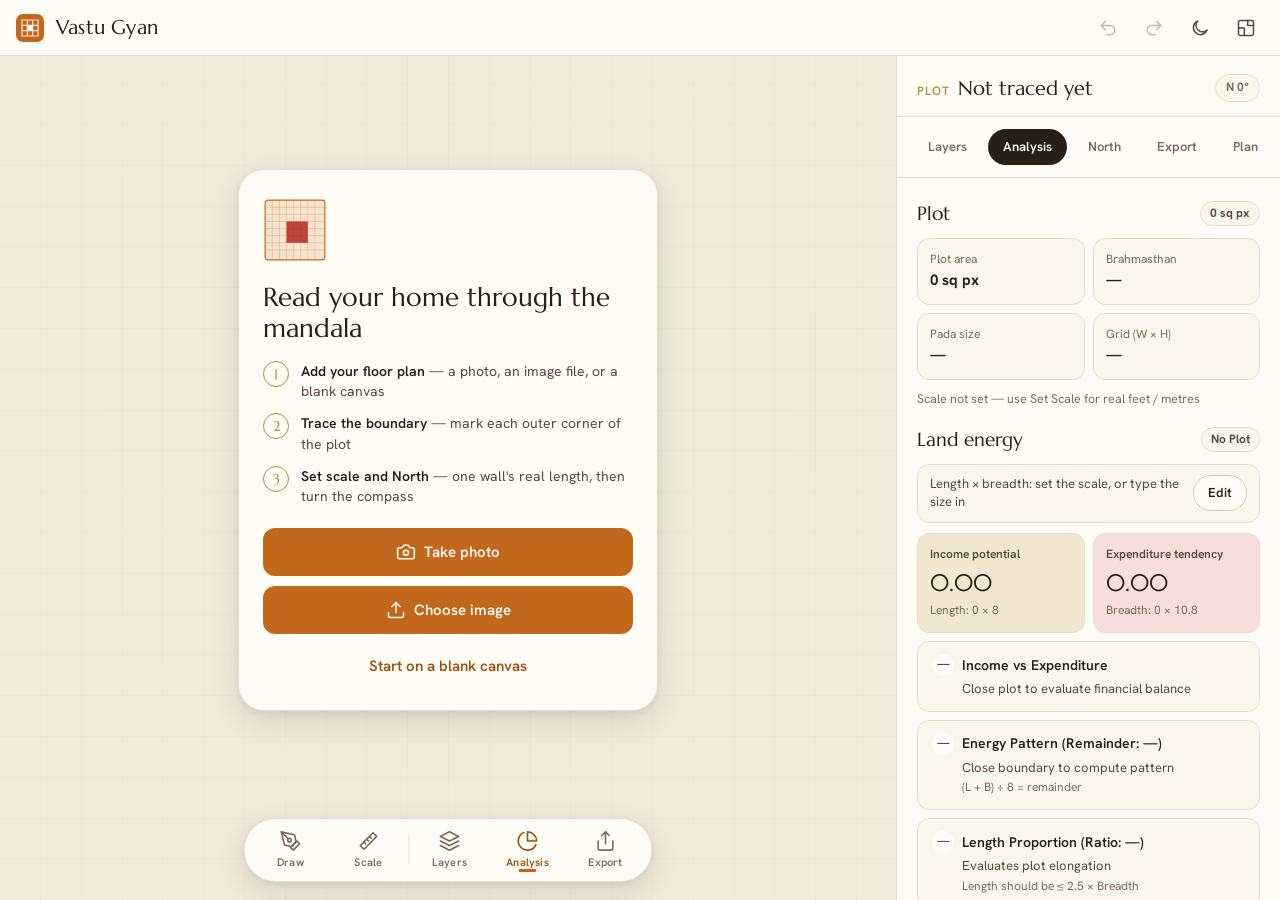
==== commit 40033044: "Clean up the plan view, light mode by default, zoom that keeps the plan - One-tap views in Layers (P" ====
--- a/index.html
+++ b/index.html
@@ -5,8 +5,11 @@
   <meta name="viewport" content="width=device-width, initial-scale=1.0, viewport-fit=cover">
   <title>Vastu Gyan — Vastu Purusha Mandala & Zonal Analysis</title>
   <meta name="description" content="Trace your floor plan and read it through the Vastu Purusha Mandala: 9×9 grid, 45 Devtas, 16 directional zones and 32 entrances. Works offline on phone, tablet and desktop.">
-  <meta name="theme-color" content="#F7F1E6" media="(prefers-color-scheme: light)">
-  <meta name="theme-color" content="#16110D" media="(prefers-color-scheme: dark)">
+  <meta name="theme-color" content="#F7F1E6">
+  <script>
+    // Light unless the person chose dark with the toggle; set before the page paints
+    try { if (localStorage.getItem('vg-theme') === 'dark') document.documentElement.dataset.theme = 'dark'; } catch (e) {}
+  </script>
   <meta name="mobile-web-app-capable" content="yes">
   <meta name="apple-mobile-web-app-capable" content="yes">
   <meta name="apple-mobile-web-app-status-bar-style" content="default">
@@ -54,6 +57,8 @@
       <symbol id="i-file" viewBox="0 0 24 24"><path d="M14 2H6a2 2 0 0 0-2 2v16a2 2 0 0 0 2 2h12a2 2 0 0 0 2-2V8z"/><path d="M14 2v6h6M8 13h8M8 17h6"/></symbol>
       <symbol id="i-image" viewBox="0 0 24 24"><rect x="3" y="3" width="18" height="18" rx="2"/><circle cx="9" cy="9" r="2"/><path d="m21 15-3.09-3.09a2 2 0 0 0-2.82 0L6 21"/></symbol>
       <symbol id="i-check" viewBox="0 0 24 24"><path d="M20 6 9 17l-5-5"/></symbol>
+      <symbol id="i-moon" viewBox="0 0 24 24"><path d="M20.5 14.5A8.5 8.5 0 1 1 9.5 3.5a6.5 6.5 0 0 0 11 11z"/></symbol>
+      <symbol id="i-sun" viewBox="0 0 24 24"><circle cx="12" cy="12" r="4"/><path d="M12 2v2M12 20v2M4.9 4.9l1.4 1.4M17.7 17.7l1.4 1.4M2 12h2M20 12h2M4.9 19.1l1.4-1.4M17.7 6.3l1.4-1.4"/></symbol>
     </defs>
   </svg>
 
@@ -77,6 +82,9 @@
         </button>
         <button id="btnRedo" class="icon-btn" title="Redo (Ctrl+Y)" aria-label="Redo" disabled>
           <svg class="icon"><use href="#i-redo"/></svg>
+        </button>
+        <button id="btnTheme" class="icon-btn" title="Dark mode" aria-label="Switch to dark mode">
+          <svg class="icon"><use href="#i-moon"/></svg>
         </button>
         <button class="icon-btn" data-open-panel="plan" title="Floor plan and project" aria-label="Floor plan and project">
           <svg class="icon"><use href="#i-plan"/></svg>
@@ -183,6 +191,15 @@
         <div class="panel-body" id="panelBody">
           <!-- LAYERS -->
           <section class="panel-section" data-panel="layers">
+            <h2 class="section-heading">View</h2>
+            <div class="view-chips" role="radiogroup" aria-label="View">
+              <button type="button" role="radio" data-view="plan" aria-checked="false">Plan</button>
+              <button type="button" role="radio" data-view="mandala" aria-checked="false">Mandala</button>
+              <button type="button" role="radio" data-view="zones" aria-checked="false">Zones</button>
+              <button type="button" role="radio" data-view="entrances" aria-checked="false">Entrances</button>
+              <button type="button" role="radio" data-view="marma" aria-checked="false">Marma</button>
+            </div>
+            <p class="view-note" id="viewNote">Each view shows only the layers that belong together. Mix your own below.</p>
             <h2 class="section-heading">Overlays</h2>
             <label class="switch-row switch-row-top">
               <span class="switch-text">
--- a/css/style.css
+++ b/css/style.css
@@ -73,40 +73,39 @@
   color-scheme: light;
 }
 
-@media (prefers-color-scheme: dark) {
-  :root {
-    --sand: #16110D;
-    --paper: #211913;
-    --paper-2: #1B150F;
-    --ink: #F2E9DA;
-    --ink-2: #D6C8B3;
-    --muted: #A8977F;
-    --line: #3A2E23;
-    --line-strong: #4D3E30;
-    --saffron: #E08A3C;
-    --saffron-deep: #F0A25A;
-    --saffron-wash: #3A2716;
-    --brass: #D1B062;
-    --brass-wash: #33291A;
-    --kumkum: #E0645A;
-    --kumkum-wash: #3B1D19;
-    --tulsi: #6CC08C;
-    --tulsi-wash: #1C3024;
-    --indigo: #8DB4E8;
-    --indigo-wash: #1B2738;
-    --canvas-bg: #120E0A;
-    --canvas-line: rgba(242, 233, 218, 0.05);
-    --boundary: #E08A3C;
-    --boundary-fill: rgba(224, 138, 60, 0.10);
-    --shadow-1: 0 1px 2px rgba(0, 0, 0, 0.4);
-    --shadow-2: 0 12px 32px rgba(0, 0, 0, 0.5);
-    --shadow-sheet: 0 -12px 40px rgba(0, 0, 0, 0.55);
-    --vithi-brahma: #E0645A;
-    --vithi-daivika: #D1B062;
-    --vithi-manushya: #6CC08C;
-    --vithi-paishachika: #A8977F;
-    color-scheme: dark;
-  }
+/* Dark theme: only when the person picks it with the toggle (the app always starts light) */
+:root[data-theme="dark"] {
+  --sand: #16110D;
+  --paper: #211913;
+  --paper-2: #1B150F;
+  --ink: #F2E9DA;
+  --ink-2: #D6C8B3;
+  --muted: #A8977F;
+  --line: #3A2E23;
+  --line-strong: #4D3E30;
+  --saffron: #E08A3C;
+  --saffron-deep: #F0A25A;
+  --saffron-wash: #3A2716;
+  --brass: #D1B062;
+  --brass-wash: #33291A;
+  --kumkum: #E0645A;
+  --kumkum-wash: #3B1D19;
+  --tulsi: #6CC08C;
+  --tulsi-wash: #1C3024;
+  --indigo: #8DB4E8;
+  --indigo-wash: #1B2738;
+  --canvas-bg: #120E0A;
+  --canvas-line: rgba(242, 233, 218, 0.05);
+  --boundary: #E08A3C;
+  --boundary-fill: rgba(224, 138, 60, 0.10);
+  --shadow-1: 0 1px 2px rgba(0, 0, 0, 0.4);
+  --shadow-2: 0 12px 32px rgba(0, 0, 0, 0.5);
+  --shadow-sheet: 0 -12px 40px rgba(0, 0, 0, 0.55);
+  --vithi-brahma: #E0645A;
+  --vithi-daivika: #D1B062;
+  --vithi-manushya: #6CC08C;
+  --vithi-paishachika: #A8977F;
+  color-scheme: dark;
 }
 
 *, *::before, *::after { box-sizing: border-box; margin: 0; padding: 0; }
@@ -731,6 +730,12 @@
 /* Mandala shape switch above the layer tiles */
 .switch-row.switch-row-top { margin: 0 0 12px; }
 
+/* One-tap views at the top of Layers */
+.view-chips { display: flex; flex-wrap: wrap; gap: 6px; }
+.view-chips button { min-height: 38px; padding: 0 14px; border-radius: 999px; border: 1px solid var(--line-strong); background: var(--paper); font-size: 13.5px; font-weight: 600; color: var(--ink-2); }
+.view-chips button[aria-checked="true"] { background: var(--ink); border-color: var(--ink); color: var(--paper); }
+.view-note { margin: 8px 0 18px; font-size: 12.5px; color: var(--muted); }
+
 /* Five elements style: a two-way choice under the layer tiles */
 .style-row { display: flex; align-items: center; justify-content: space-between; flex-wrap: wrap; gap: 10px 14px; margin-top: 12px; padding: 14px; border: 1px solid var(--line); border-radius: var(--r-lg); background: var(--paper-2); }
 .style-row .switch-text { flex: 1 1 180px; }
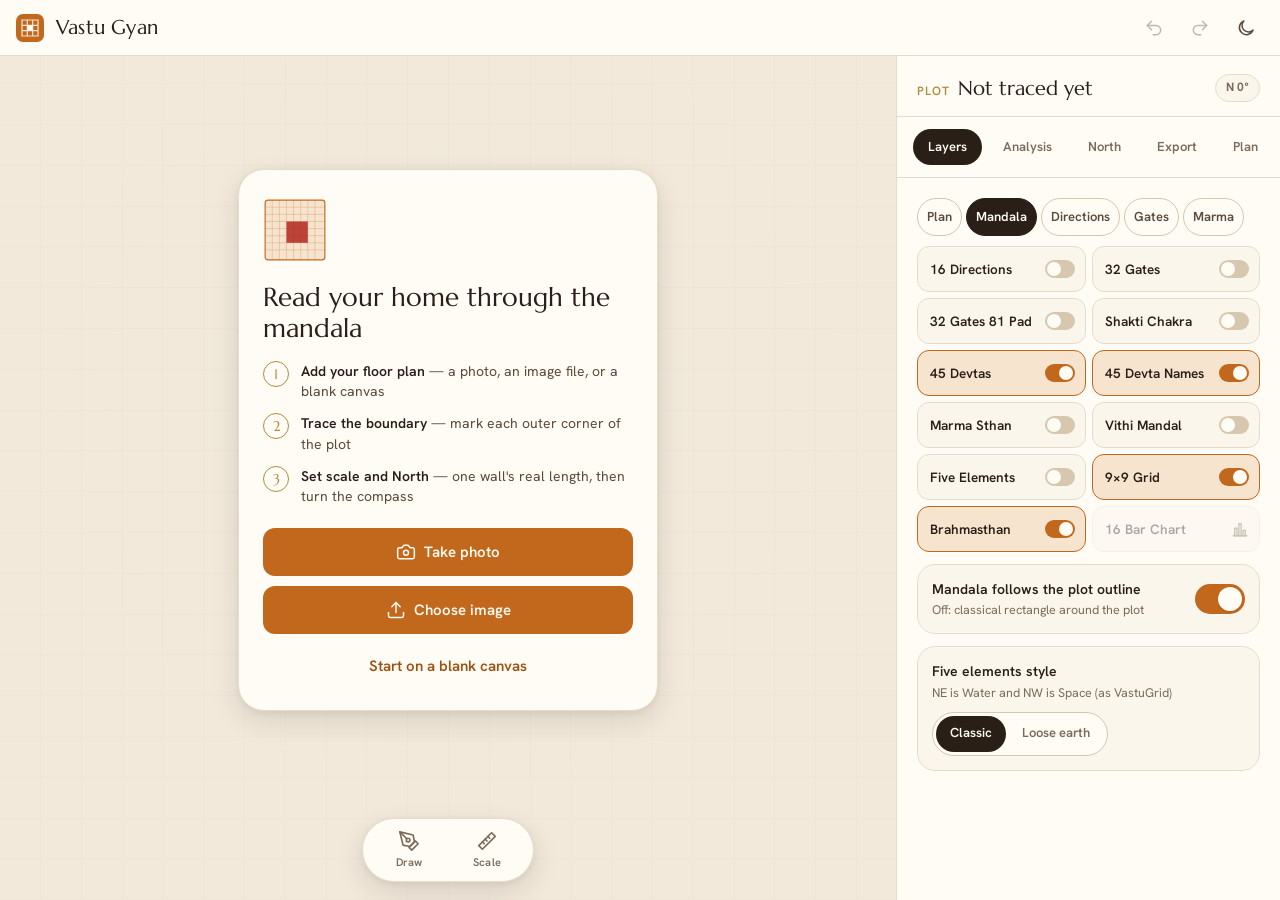
==== commit 81fdf3bb: "Keep the plan in view and simplify the layer panel Stop the sheet at 72% and refit the plan above it" ====
--- a/index.html
+++ b/index.html
@@ -44,6 +44,7 @@
       <symbol id="i-share" viewBox="0 0 24 24"><path d="M4 12v8a2 2 0 0 0 2 2h12a2 2 0 0 0 2-2v-8"/><path d="m16 6-4-4-4 4"/><path d="M12 2v13"/></symbol>
       <symbol id="i-undo" viewBox="0 0 24 24"><path d="M9 14 4 9l5-5"/><path d="M4 9h10.5a5.5 5.5 0 0 1 0 11H11"/></symbol>
       <symbol id="i-redo" viewBox="0 0 24 24"><path d="m15 14 5-5-5-5"/><path d="M20 9H9.5a5.5 5.5 0 0 0 0 11H13"/></symbol>
+      <symbol id="i-north" viewBox="0 0 24 24"><circle cx="12" cy="12" r="10"/><path d="m16 8-2.5 5.5L8 16l2.5-5.500z"/></symbol>
       <symbol id="i-plan" viewBox="0 0 24 24"><rect x="3" y="3" width="18" height="18" rx="2"/><path d="M3 12h7v9M14 3v6h7"/></symbol>
       <symbol id="i-camera" viewBox="0 0 24 24"><path d="M14.5 4h-5L7 7H4a2 2 0 0 0-2 2v9a2 2 0 0 0 2 2h16a2 2 0 0 0 2-2V9a2 2 0 0 0-2-2h-3z"/><circle cx="12" cy="13" r="3"/></symbol>
       <symbol id="i-upload" viewBox="0 0 24 24"><path d="M21 15v4a2 2 0 0 1-2 2H5a2 2 0 0 1-2-2v-4"/><path d="m17 8-5-5-5 5"/><path d="M12 3v12"/></symbol>
@@ -85,9 +86,6 @@
         </button>
         <button id="btnTheme" class="icon-btn" title="Dark mode" aria-label="Switch to dark mode">
           <svg class="icon"><use href="#i-moon"/></svg>
-        </button>
-        <button class="icon-btn" data-open-panel="plan" title="Floor plan and project" aria-label="Floor plan and project">
-          <svg class="icon"><use href="#i-plan"/></svg>
         </button>
       </div>
     </header>
@@ -191,116 +189,85 @@
         <div class="panel-body" id="panelBody">
           <!-- LAYERS -->
           <section class="panel-section" data-panel="layers">
-            <h2 class="section-heading">View</h2>
-            <div class="view-chips" role="radiogroup" aria-label="View">
+            <div class="view-chips" role="radiogroup" aria-label="One-tap views">
               <button type="button" role="radio" data-view="plan" aria-checked="false">Plan</button>
               <button type="button" role="radio" data-view="mandala" aria-checked="false">Mandala</button>
-              <button type="button" role="radio" data-view="zones" aria-checked="false">Zones</button>
-              <button type="button" role="radio" data-view="entrances" aria-checked="false">Entrances</button>
+              <button type="button" role="radio" data-view="zones" aria-checked="false">Directions</button>
+              <button type="button" role="radio" data-view="entrances" aria-checked="false">Gates</button>
               <button type="button" role="radio" data-view="marma" aria-checked="false">Marma</button>
             </div>
-            <p class="view-note" id="viewNote">Each view shows only the layers that belong together. Mix your own below.</p>
-            <h2 class="section-heading">Overlays</h2>
-            <label class="switch-row switch-row-top">
+            <div class="layer-grid">
+              <label class="layer-tile">
+                <input type="checkbox" id="toggleZones16">
+                <span class="layer-body"><span class="layer-name">16 Directions</span><span class="layer-switch" aria-hidden="true"></span></span>
+              </label>
+              <label class="layer-tile">
+                <input type="checkbox" id="toggleGates32">
+                <span class="layer-body"><span class="layer-name">32 Gates</span><span class="layer-switch" aria-hidden="true"></span></span>
+              </label>
+              <label class="layer-tile">
+                <input type="checkbox" id="toggleGatePadas">
+                <span class="layer-body"><span class="layer-name">32 Gates 81 Pad</span><span class="layer-switch" aria-hidden="true"></span></span>
+              </label>
+              <label class="layer-tile">
+                <input type="checkbox" id="toggleShaktiChakra">
+                <span class="layer-body"><span class="layer-name">Shakti Chakra</span><span class="layer-switch" aria-hidden="true"></span></span>
+              </label>
+              <label class="layer-tile">
+                <input type="checkbox" id="toggleDevtas45">
+                <span class="layer-body"><span class="layer-name">45 Devtas</span><span class="layer-switch" aria-hidden="true"></span></span>
+              </label>
+              <label class="layer-tile">
+                <input type="checkbox" id="toggleDevtaNames">
+                <span class="layer-body"><span class="layer-name">45 Devta Names</span><span class="layer-switch" aria-hidden="true"></span></span>
+              </label>
+              <label class="layer-tile">
+                <input type="checkbox" id="toggleMarma">
+                <span class="layer-body"><span class="layer-name">Marma Sthan</span><span class="layer-switch" aria-hidden="true"></span></span>
+              </label>
+              <label class="layer-tile">
+                <input type="checkbox" id="toggleVithi">
+                <span class="layer-body"><span class="layer-name">Vithi Mandal</span><span class="layer-switch" aria-hidden="true"></span></span>
+              </label>
+              <label class="layer-tile">
+                <input type="checkbox" id="toggleElements">
+                <span class="layer-body"><span class="layer-name">Five Elements</span><span class="layer-switch" aria-hidden="true"></span></span>
+              </label>
+              <label class="layer-tile">
+                <input type="checkbox" id="toggleGrid9x9" checked>
+                <span class="layer-body"><span class="layer-name">9×9 Grid</span><span class="layer-switch" aria-hidden="true"></span></span>
+              </label>
+              <label class="layer-tile">
+                <input type="checkbox" id="toggleBrahmasthan" checked>
+                <span class="layer-body"><span class="layer-name">Brahmasthan</span><span class="layer-switch" aria-hidden="true"></span></span>
+              </label>
+              <button type="button" class="layer-tile layer-tile-action" id="btnLayerBarChart" disabled>
+                <span class="layer-body"><span class="layer-name">16 Bar Chart</span><svg class="icon" aria-hidden="true"><use href="#i-bars"/></svg></span>
+              </button>
+            </div>
+            <div class="style-row" id="chakraSizeRow" style="display: none">
+              <span class="switch-text">
+                <span class="switch-label">Shakti Chakra size</span>
+                <span class="switch-sub">Fit keeps the rings clear of the plot</span>
+              </span>
+              <div class="seg-control" role="radiogroup" aria-label="Shakti Chakra size">
+                <button type="button" role="radio" data-chakra-size="0.6" aria-checked="false">60%</button>
+                <button type="button" role="radio" data-chakra-size="0.8" aria-checked="false">80%</button>
+                <button type="button" role="radio" data-chakra-size="1" aria-checked="true">Fit</button>
+                <button type="button" role="radio" data-chakra-size="1.25" aria-checked="false">125%</button>
+                <button type="button" role="radio" data-chakra-size="1.5" aria-checked="false">150%</button>
+              </div>
+            </div>
+            <label class="switch-row">
               <span class="switch-text">
                 <span class="switch-label">Mandala follows the plot outline</span>
-                <span class="switch-sub">On: rings are copies of your plot, Brahmasthan is exactly 1/9 of it. Off: classical rectangle around the plot.</span>
+                <span class="switch-sub">Off: classical rectangle around the plot</span>
               </span>
               <span class="switch">
                 <input type="checkbox" id="toggleMandalaPlot" checked>
                 <span class="switch-track"></span>
               </span>
             </label>
-            <div class="layer-grid">
-              <label class="layer-tile">
-                <input type="checkbox" id="toggleGrid9x9" checked>
-                <span class="layer-body">
-                  <svg class="layer-glyph" viewBox="0 0 24 24" aria-hidden="true"><rect x="3" y="3" width="18" height="18"/><path d="M9 3v18M15 3v18M3 9h18M3 15h18"/></svg>
-                  <span class="layer-name">9×9 grid</span>
-                  <span class="layer-sub">81 padas</span>
-                </span>
-              </label>
-              <label class="layer-tile">
-                <input type="checkbox" id="toggleBrahmasthan" checked>
-                <span class="layer-body">
-                  <svg class="layer-glyph" viewBox="0 0 24 24" aria-hidden="true"><rect x="3" y="3" width="18" height="18"/><rect x="9" y="9" width="6" height="6" class="glyph-fill"/></svg>
-                  <span class="layer-name">Brahmasthan</span>
-                  <span class="layer-sub">Central 9 padas</span>
-                </span>
-              </label>
-              <label class="layer-tile">
-                <input type="checkbox" id="toggleDevtas45">
-                <span class="layer-body">
-                  <svg class="layer-glyph" viewBox="0 0 24 24" aria-hidden="true"><rect x="3" y="3" width="18" height="18"/><rect x="7" y="7" width="10" height="10"/><path d="M3 7h4M3 11h4M3 15h4M17 7h4M17 11h4M17 15h4"/></svg>
-                  <span class="layer-name">45 Devtas</span>
-                  <span class="layer-sub">32 outer · 13 inner</span>
-                </span>
-              </label>
-              <label class="layer-tile">
-                <input type="checkbox" id="toggleDevtaNames">
-                <span class="layer-body">
-                  <svg class="layer-glyph" viewBox="0 0 24 24" aria-hidden="true"><path d="M4 19 9 5l5 14M6 14h6"/><path d="M15 19v-6a3 3 0 0 1 6 0v6M15 16h6"/></svg>
-                  <span class="layer-name">Devta names</span>
-                  <span class="layer-sub">Labels and numbers</span>
-                </span>
-              </label>
-              <label class="layer-tile">
-                <input type="checkbox" id="toggleZones16">
-                <span class="layer-body">
-                  <svg class="layer-glyph" viewBox="0 0 24 24" aria-hidden="true"><circle cx="12" cy="12" r="9"/><path d="M12 3v18M3 12h18M5.6 5.6l12.8 12.8M18.4 5.6 5.6 18.4"/></svg>
-                  <span class="layer-name">16 zones</span>
-                  <span class="layer-sub">22.5° each</span>
-                </span>
-              </label>
-              <label class="layer-tile">
-                <input type="checkbox" id="toggleGates32">
-                <span class="layer-body">
-                  <svg class="layer-glyph" viewBox="0 0 24 24" aria-hidden="true"><rect x="5" y="5" width="14" height="14"/><path d="M9 2v3M12 2v3M15 2v3M9 19v3M12 19v3M15 19v3M2 9h3M2 12h3M2 15h3M19 9h3M19 12h3M19 15h3"/></svg>
-                  <span class="layer-name">32 entrances</span>
-                  <span class="layer-sub">N1–N8 … W1–W8</span>
-                </span>
-              </label>
-              <label class="layer-tile">
-                <input type="checkbox" id="toggleGatePadas">
-                <span class="layer-body">
-                  <svg class="layer-glyph" viewBox="0 0 24 24" aria-hidden="true"><rect x="3" y="3" width="18" height="18"/><rect x="7" y="7" width="10" height="10"/><path d="M3 9l4 2M3 15l4-2M21 9l-4 2M21 15l-4-2M9 3l2 4M15 3l-2 4M9 21l2-4M15 21l-2-4"/></svg>
-                  <span class="layer-name">32 gates 81 pad</span>
-                  <span class="layer-sub">Outer padas, coded</span>
-                </span>
-              </label>
-              <label class="layer-tile">
-                <input type="checkbox" id="toggleMarma">
-                <span class="layer-body">
-                  <svg class="layer-glyph" viewBox="0 0 24 24" aria-hidden="true"><rect x="3" y="3" width="18" height="18"/><path d="m3 3 18 18M21 3 3 21"/><circle cx="12" cy="12" r="1.6" class="glyph-fill"/></svg>
-                  <span class="layer-name">Marma sthan</span>
-                  <span class="layer-sub">Sensitive lines</span>
-                </span>
-              </label>
-              <label class="layer-tile">
-                <input type="checkbox" id="toggleVithi">
-                <span class="layer-body">
-                  <svg class="layer-glyph" viewBox="0 0 24 24" aria-hidden="true"><rect x="2.5" y="2.5" width="19" height="19"/><rect x="6" y="6" width="12" height="12"/><rect x="9.5" y="9.5" width="5" height="5" class="glyph-fill"/></svg>
-                  <span class="layer-name">Vithi mandal</span>
-                  <span class="layer-sub">4 sacred rings</span>
-                </span>
-              </label>
-              <label class="layer-tile">
-                <input type="checkbox" id="toggleElements">
-                <span class="layer-body">
-                  <svg class="layer-glyph" viewBox="0 0 24 24" aria-hidden="true"><circle cx="12" cy="5" r="2.2"/><circle cx="19" cy="10" r="2.2"/><circle cx="16.5" cy="18.5" r="2.2"/><circle cx="7.5" cy="18.5" r="2.2"/><circle cx="5" cy="10" r="2.2"/></svg>
-                  <span class="layer-name">Panch tatva</span>
-                  <span class="layer-sub">Element colours</span>
-                </span>
-              </label>
-              <label class="layer-tile">
-                <input type="checkbox" id="toggleCompassWheel">
-                <span class="layer-body">
-                  <svg class="layer-glyph" viewBox="0 0 24 24" aria-hidden="true"><circle cx="12" cy="12" r="9.5"/><circle cx="12" cy="12" r="6.5"/><path d="M12 2.5v3M12 18.5v3M2.5 12h3M18.5 12h3"/><path d="M12 8.5v7" class="glyph-north"/></svg>
-                  <span class="layer-name">Compass wheel</span>
-                  <span class="layer-sub">Zones ring + North</span>
-                </span>
-              </label>
-            </div>
             <div class="style-row">
               <span class="switch-text">
                 <span class="switch-label">Five elements style</span>
@@ -465,16 +432,16 @@
                   <circle cx="50" cy="50" r="3.2" class="dial-hub"/>
                 </svg>
               </button>
-              <p class="north-hint">Turn the dial until N points to true North on your plan</p>
-            </div>
-            <input type="range" id="rotationSlider" min="0" max="360" value="0" step="0.5" class="range" aria-label="North rotation in degrees">
+              <p class="north-hint">Turn the dial until N points to true North on your plan. The number is the compass bearing the top of your plan faces.</p>
+            </div>
+            <input type="range" id="rotationSlider" min="0" max="360" value="0" step="0.5" class="range" aria-label="Compass bearing the top of the plan faces, in degrees">
             <div class="north-row">
-              <button class="icon-btn icon-btn-boxed" id="btnRotateMinus" aria-label="Turn 1° anticlockwise"><svg class="icon"><use href="#i-minus"/></svg></button>
+              <button class="icon-btn icon-btn-boxed" id="btnRotateMinus" aria-label="Lower the bearing by 1°"><svg class="icon"><use href="#i-minus"/></svg></button>
               <label class="deg-input">
-                <input type="number" id="rotationNumber" min="0" max="360" value="0" step="0.5" inputmode="decimal" aria-label="North in degrees">
+                <input type="number" id="rotationNumber" min="0" max="360" value="0" step="0.5" inputmode="decimal" aria-label="Bearing of the top of the plan, in degrees">
                 <span>°</span>
               </label>
-              <button class="icon-btn icon-btn-boxed" id="btnRotatePlus" aria-label="Turn 1° clockwise"><svg class="icon"><use href="#i-plus"/></svg></button>
+              <button class="icon-btn icon-btn-boxed" id="btnRotatePlus" aria-label="Raise the bearing by 1°"><svg class="icon"><use href="#i-plus"/></svg></button>
               <button id="btnResetRotation" class="chip-btn">Reset</button>
             </div>
             <label class="switch-row">
@@ -549,8 +516,14 @@
         <button class="dock-btn" data-open-panel="analysis">
           <svg class="icon"><use href="#i-analysis"/></svg><span class="dock-label">Analysis</span>
         </button>
+        <button class="dock-btn" data-open-panel="north">
+          <svg class="icon"><use href="#i-north"/></svg><span class="dock-label">North</span>
+        </button>
         <button class="dock-btn" data-open-panel="export">
           <svg class="icon"><use href="#i-share"/></svg><span class="dock-label">Export</span>
+        </button>
+        <button class="dock-btn" data-open-panel="plan">
+          <svg class="icon"><use href="#i-plan"/></svg><span class="dock-label">Plan</span>
         </button>
       </nav>
     </main>
--- a/css/style.css
+++ b/css/style.css
@@ -364,7 +364,8 @@
 
 /* ---------- Panel (bottom sheet) ---------- */
 .panel {
-  --sheet-full: calc(100% - var(--dock-h) - var(--safe-b) - 10px);
+  /* At its tallest the sheet still leaves part of the plan in view */
+  --sheet-full: calc((100% - var(--dock-h) - var(--safe-b)) * 0.72);
   position: absolute;
   left: 0; right: 0;
   bottom: calc(var(--dock-h) + var(--safe-b));
@@ -378,7 +379,7 @@
   transition: transform 0.42s var(--spring);
   will-change: transform;
 }
-.panel[data-sheet="half"] { transform: translateY(45%); }
+.panel[data-sheet="half"] { transform: translateY(30%); }
 .panel[data-sheet="full"] { transform: translateY(0); }
 .panel[data-sheet="hidden"] { transform: translateY(100%); }
 .panel.is-dragging { transition: none; }
@@ -398,9 +399,10 @@
 .summary-chip.is-mid { background: var(--brass-wash); border-color: transparent; color: var(--brass); }
 .summary-chip.is-bad { background: var(--kumkum-wash); border-color: transparent; color: var(--kumkum); }
 
+/* Phones and portrait tablets use the dock to switch sections; the side panel uses these tabs */
 .panel-tabs {
   flex: none;
-  display: flex; gap: 6px;
+  display: none; gap: 6px;
   padding: 2px 14px 10px;
   overflow-x: auto;
   scrollbar-width: none;
@@ -441,31 +443,31 @@
 .scale-status.is-set { color: var(--tulsi); font-weight: 600; }
 
 /* Layers */
-.layer-grid { display: grid; grid-template-columns: repeat(2, minmax(0, 1fr)); gap: 10px; }
+.layer-grid { display: grid; grid-template-columns: repeat(2, minmax(0, 1fr)); gap: 6px; }
 .layer-tile { position: relative; display: block; cursor: pointer; }
 .layer-tile input { position: absolute; opacity: 0; pointer-events: none; }
 .layer-body {
-  display: grid; grid-template-columns: 32px 1fr; grid-template-rows: auto auto; column-gap: 10px;
-  align-items: center;
-  min-height: 64px;
-  padding: 10px 12px;
-  border-radius: var(--r-lg);
+  display: flex; align-items: center; justify-content: space-between; gap: 8px;
+  min-height: 46px;
+  padding: 6px 10px 6px 12px;
+  border-radius: var(--r-md);
   border: 1px solid var(--line);
   background: var(--paper-2);
   transition: background 0.18s var(--ease), border-color 0.18s var(--ease), transform 0.12s var(--ease);
 }
 .layer-tile:active .layer-body { transform: scale(0.98); }
-.layer-glyph { grid-row: span 2; width: 30px; height: 30px; fill: none; stroke: var(--muted); stroke-width: 1.4; stroke-linejoin: round; }
-.layer-glyph .glyph-fill { fill: var(--muted); stroke: none; }
-.layer-name { font-size: 14px; font-weight: 600; color: var(--ink); line-height: 1.2; }
-.layer-sub { font-size: 12px; color: var(--muted); line-height: 1.2; }
+.layer-name { font-size: 13.5px; font-weight: 600; color: var(--ink); line-height: 1.2; }
+.layer-switch { position: relative; flex: none; width: 30px; height: 18px; border-radius: 999px; background: var(--line-strong); transition: background 0.18s var(--ease); }
+.layer-switch::after { content: ''; position: absolute; top: 2px; left: 2px; width: 14px; height: 14px; border-radius: 50%; background: var(--paper); transition: transform 0.2s var(--spring); }
 .layer-tile input:checked + .layer-body { background: var(--saffron-wash); border-color: var(--saffron); }
-.layer-tile input:checked + .layer-body .layer-glyph { stroke: var(--saffron-deep); }
-.layer-tile input:checked + .layer-body .glyph-fill { fill: var(--kumkum); }
+.layer-tile input:checked + .layer-body .layer-switch { background: var(--saffron); }
+.layer-tile input:checked + .layer-body .layer-switch::after { transform: translateX(12px); }
 .layer-tile input:focus-visible + .layer-body { outline: 2px solid var(--saffron); outline-offset: 2px; }
+.layer-tile-action { width: 100%; text-align: left; }
+.layer-tile-action .icon { width: 18px; height: 18px; color: var(--muted); }
 
 /* Switch row (alignment) */
-.switch-row { display: flex; align-items: center; justify-content: space-between; gap: 14px; margin-top: 18px; padding: 14px; border: 1px solid var(--line); border-radius: var(--r-lg); background: var(--paper-2); cursor: pointer; }
+.switch-row { display: flex; align-items: center; justify-content: space-between; gap: 14px; margin-top: 12px; padding: 14px; border: 1px solid var(--line); border-radius: var(--r-lg); background: var(--paper-2); cursor: pointer; }
 .switch-text { display: grid; gap: 2px; }
 .switch-label { font-size: 14px; font-weight: 600; }
 .switch-sub { font-size: 12.5px; color: var(--muted); }
@@ -639,16 +641,18 @@
   .brand-name { font-size: 18px; }
   .brand-mark { width: 28px; height: 28px; }
   .topbar-actions .icon-btn { width: 40px; height: 40px; }
-  /* All five panel tabs stay in view, so Plan is never hidden off the edge */
-  .panel-tabs { gap: 2px; padding-left: 8px; padding-right: 8px; }
-  .panel-tabs button { flex: 1 0 auto; padding: 0 9px; font-size: 12.5px; }
+  /* Seven dock buttons share the width */
+  .dock { padding-left: calc(2px + var(--safe-l)); padding-right: calc(2px + var(--safe-r)); }
+  .dock-btn { font-size: 10.5px; letter-spacing: 0; }
+  .dock-btn .icon { width: 20px; height: 20px; }
 }
 
 /* The start screen owns the stage until it's dismissed */
 .stage:has(.onboard[style*="flex"]) :is(.compass, .zoom) { opacity: 0; pointer-events: none; }
 
 /* ---------- Large screens: side panel, floating dock ---------- */
-@media (min-width: 1024px), (min-width: 900px) and (orientation: landscape), (min-width: 640px) and (orientation: landscape) and (max-height: 540px) {
+@media (min-width: 1024px), (min-width: 640px) and (orientation: landscape) {
+  :root { --panel-w: clamp(280px, 38vw, 384px); }
   .workspace { display: grid; grid-template-columns: minmax(0, 1fr) var(--panel-w); grid-template-rows: minmax(0, 1fr); }
   .stage { position: relative; inset: auto; grid-column: 1; min-height: 0; }
 
@@ -666,8 +670,11 @@
   }
   .panel-handle { cursor: default; padding: 16px 20px 12px; border-bottom: 1px solid var(--line); }
   .grip { display: none; }
-  .panel-tabs { padding: 12px 16px; }
-  .panel-body { padding: 4px 20px 32px; }
+  .panel-tabs { display: flex; padding: 12px 16px; }
+  .panel-body { padding: 12px 20px 32px; }
+
+  /* The panel's tabs switch sections here, so the floating dock only holds the tools */
+  .dock-btn[data-open-panel], .dock-sep { display: none; }
 
   .dock {
     left: calc((100% - var(--panel-w)) / 2);
@@ -693,6 +700,12 @@
   .bar-chart-stats { grid-template-columns: repeat(4, minmax(0, 1fr)); }
 }
 
+/* Narrow side panels: all five tabs stay in view, so Plan is never hidden off the edge */
+@media (min-width: 640px) and (max-width: 1023px) and (orientation: landscape) {
+  .panel-tabs { gap: 2px; padding: 8px; }
+  .panel-tabs button { flex: 1 0 auto; padding: 0 8px; font-size: 12px; }
+}
+
 /* Phones held sideways: the side panel keeps the full height for the plan, so it slims down */
 @media (min-width: 640px) and (orientation: landscape) and (max-height: 540px) {
   :root { --panel-w: clamp(280px, 40vw, 340px); }
@@ -704,11 +717,11 @@
   .panel-handle { padding: 10px 16px 8px; }
   .panel-tabs { gap: 2px; padding: 8px; }
   .panel-tabs button { flex: 1 0 auto; min-height: 34px; padding: 0 8px; font-size: 12px; }
-  .panel-body { padding: 4px 16px 24px; }
+  .panel-body { padding: 10px 16px 24px; }
 }
 
 @media (min-width: 600px) and (max-width: 1023px) and (orientation: portrait) {
-  .layer-grid { grid-template-columns: repeat(4, minmax(0, 1fr)); }
+  .layer-grid { grid-template-columns: repeat(3, minmax(0, 1fr)); }
   .metrics-grid, .gate-assessment-grid { grid-template-columns: repeat(4, minmax(0, 1fr)); }
   .panel-body, .panel-handle, .panel-tabs { padding-left: max(24px, calc((100% - 720px) / 2)); padding-right: max(24px, calc((100% - 720px) / 2)); }
   .modal-dialog { max-width: 640px; border-radius: var(--r-xl) var(--r-xl) 0 0; }
@@ -727,22 +740,21 @@
 }
 [hidden] { display: none !important; }
 
-/* Mandala shape switch above the layer tiles */
-.switch-row.switch-row-top { margin: 0 0 12px; }
-
-/* One-tap views at the top of Layers */
-.view-chips { display: flex; flex-wrap: wrap; gap: 6px; }
-.view-chips button { min-height: 38px; padding: 0 14px; border-radius: 999px; border: 1px solid var(--line-strong); background: var(--paper); font-size: 13.5px; font-weight: 600; color: var(--ink-2); }
+/* One-tap views at the top of Layers: a single row, so the switches stay near the plan */
+.view-chips { display: flex; gap: 4px; margin: 8px 0 10px; overflow-x: auto; scrollbar-width: none; }
+.view-chips::-webkit-scrollbar { display: none; }
+.view-chips button { flex: none; min-height: 38px; padding: 0 9px; border-radius: 999px; border: 1px solid var(--line-strong); background: var(--paper); font-size: 13px; font-weight: 600; color: var(--ink-2); }
 .view-chips button[aria-checked="true"] { background: var(--ink); border-color: var(--ink); color: var(--paper); }
-.view-note { margin: 8px 0 18px; font-size: 12.5px; color: var(--muted); }
 
 /* Five elements style: a two-way choice under the layer tiles */
 .style-row { display: flex; align-items: center; justify-content: space-between; flex-wrap: wrap; gap: 10px 14px; margin-top: 12px; padding: 14px; border: 1px solid var(--line); border-radius: var(--r-lg); background: var(--paper-2); }
 .style-row .switch-text { flex: 1 1 180px; }
-.seg-control { display: inline-flex; padding: 3px; gap: 2px; border-radius: 999px; background: var(--paper); border: 1px solid var(--line-strong); flex: none; }
+.seg-control { display: inline-flex; max-width: 100%; padding: 3px; gap: 2px; border-radius: 999px; background: var(--paper); border: 1px solid var(--line-strong); flex: none; }
 .seg-control button { min-height: 36px; padding: 0 14px; border-radius: 999px; font-size: 13px; font-weight: 600; color: var(--muted); }
 .seg-control button[aria-checked="true"] { background: var(--ink); color: var(--paper); }
-.layer-glyph .glyph-north { stroke: var(--kumkum); }
+/* Five sizes share the row's width, so they fit the narrowest side panel */
+#chakraSizeRow .seg-control { flex: 1 1 100%; }
+#chakraSizeRow .seg-control button { flex: 1 1 0; min-width: 0; padding: 0 4px; }
 
 /* Land energy dimensions line */
 .dims-row { display: flex; align-items: center; justify-content: space-between; gap: 10px; margin-bottom: 10px; padding: 10px 12px; border-radius: var(--r-md); background: var(--paper-2); border: 1px solid var(--line); }
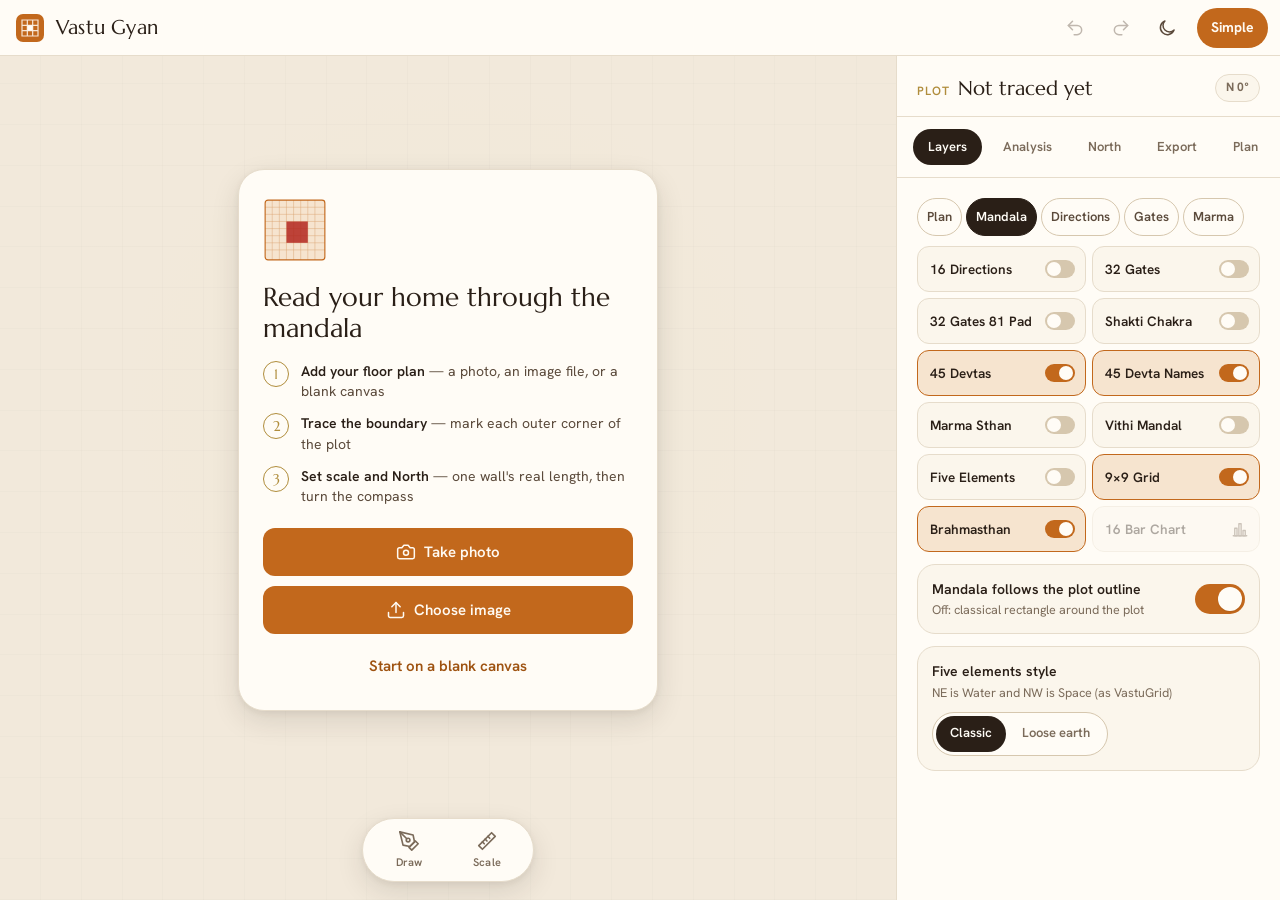
==== commit 584a0f39: "Add a Simple button to the full app's top bar It opens the simple one-page view, so clients can reac" ====
--- a/index.html
+++ b/index.html
@@ -87,6 +87,7 @@
         <button id="btnTheme" class="icon-btn" title="Dark mode" aria-label="Switch to dark mode">
           <svg class="icon"><use href="#i-moon"/></svg>
         </button>
+        <a class="topbar-simple" href="simple.html" title="Open the simple one-page view">Simple</a>
       </div>
     </header>
 
--- a/css/style.css
+++ b/css/style.css
@@ -179,6 +179,16 @@
 .icon-btn:not(:disabled):hover { background: var(--paper-2); }
 .icon-btn:not(:disabled):active { transform: scale(0.92); background: var(--saffron-wash); }
 .icon-btn-boxed { border: 1px solid var(--line); border-radius: var(--r-md); background: var(--paper); }
+/* Way to the simple one-page view */
+.topbar-simple {
+  min-height: 40px; margin-left: 6px;
+  display: inline-flex; align-items: center;
+  padding: 0 14px;
+  border-radius: 999px;
+  background: var(--saffron); color: #fffaf2;
+  font-size: 14px; font-weight: 700; text-decoration: none;
+}
+.topbar-simple:hover { background: var(--saffron-deep); }
 
 .workspace { position: relative; min-height: 0; overflow: hidden; }
 
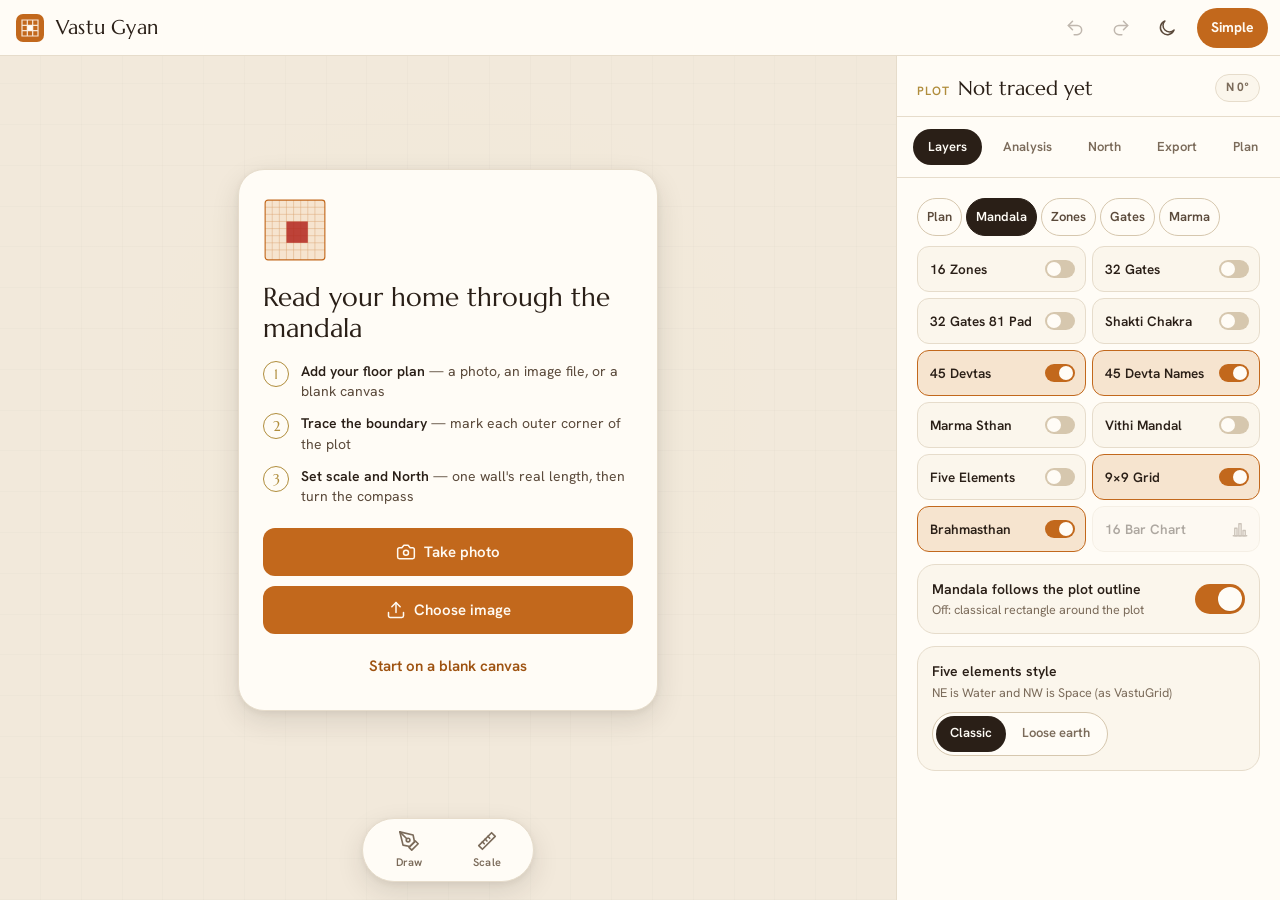
==== commit 66c1da42: "Rename to 16 Zones, bolder zone lines, 32 gate lines from the centroid - 16 Directions is now 16 Zon" ====
--- a/index.html
+++ b/index.html
@@ -106,6 +106,12 @@
           <button class="chip-btn chip-btn-solid" id="btnFinishDraft">Done</button>
         </div>
 
+        <div class="stage-banner" id="editBanner" style="display: none;" role="status">
+          <span class="banner-dot"></span>
+          <span class="banner-text">Editing the boundary: drag any corner into place, then finish</span>
+          <button class="chip-btn chip-btn-solid" id="btnFinishEdit">Finish Polygon</button>
+        </div>
+
         <div class="stage-banner stage-banner-alert" id="boundaryBanner" style="display: none;" role="alert">
           <span class="banner-dot banner-dot-alert"></span>
           <span class="banner-text">The boundary crosses itself. Drag a corner so the red edges no longer cross, or undo.</span>
@@ -193,14 +199,14 @@
             <div class="view-chips" role="radiogroup" aria-label="One-tap views">
               <button type="button" role="radio" data-view="plan" aria-checked="false">Plan</button>
               <button type="button" role="radio" data-view="mandala" aria-checked="false">Mandala</button>
-              <button type="button" role="radio" data-view="zones" aria-checked="false">Directions</button>
+              <button type="button" role="radio" data-view="zones" aria-checked="false">Zones</button>
               <button type="button" role="radio" data-view="entrances" aria-checked="false">Gates</button>
               <button type="button" role="radio" data-view="marma" aria-checked="false">Marma</button>
             </div>
             <div class="layer-grid">
               <label class="layer-tile">
                 <input type="checkbox" id="toggleZones16">
-                <span class="layer-body"><span class="layer-name">16 Directions</span><span class="layer-switch" aria-hidden="true"></span></span>
+                <span class="layer-body"><span class="layer-name">16 Zones</span><span class="layer-switch" aria-hidden="true"></span></span>
               </label>
               <label class="layer-tile">
                 <input type="checkbox" id="toggleGates32">
--- a/css/style.css
+++ b/css/style.css
@@ -33,11 +33,11 @@
   --boundary-fill: rgba(194, 104, 28, 0.08);
 
   /* Element colours */
-  --el-water: #2C6FB7;
-  --el-air: #3E8E5E;
-  --el-fire: #C2412B;
+  --el-water: #1F1F1F;
+  --el-air: #8B5A2B;
+  --el-fire: #F26B1D;
   --el-earth: #B8862B;
-  --el-space: #7D7590;
+  --el-space: #FFFFFF;
 
   /* Vithi rings (match the canvas tints) */
   --vithi-brahma: #B3261E;
@@ -293,11 +293,14 @@
   position: absolute; inset: 0;
   display: flex; align-items: center; justify-content: center;
   padding: 24px 20px calc(var(--peek-h) + 24px);
+  overflow-y: auto; /* short screens: the card scrolls instead of being cut off */
+  overscroll-behavior: contain;
   z-index: 14;
   background: color-mix(in srgb, var(--canvas-bg) 70%, transparent);
 }
 .onboard-card {
   width: min(420px, 100%);
+  margin: auto; /* centred when it fits, top-aligned and scrollable when it doesn't */
   background: var(--paper);
   border: 1px solid var(--line);
   border-radius: var(--r-xl);
@@ -390,6 +393,7 @@
   will-change: transform;
 }
 .panel[data-sheet="half"] { transform: translateY(30%); }
+.panel[data-sheet="half"] .panel-body { padding-bottom: calc(var(--sheet-hidden, 0px) + 28px + var(--safe-b)); }
 .panel[data-sheet="full"] { transform: translateY(0); }
 .panel[data-sheet="hidden"] { transform: translateY(100%); }
 .panel.is-dragging { transition: none; }
@@ -532,7 +536,7 @@
 .seg-air, .dot-air { background: var(--el-air); }
 .seg-fire, .dot-fire { background: var(--el-fire); }
 .seg-earth, .dot-earth { background: var(--el-earth); }
-.seg-space, .dot-space { background: var(--el-space); }
+.seg-space, .dot-space { background: var(--el-space); box-shadow: inset 0 0 0 1px var(--line-strong); } /* white needs an edge */
 .elemental-list { display: grid; margin-top: 10px; }
 .elemental-row { display: grid; grid-template-columns: minmax(0, 1fr) auto 52px; align-items: center; gap: 10px; padding: 9px 0; border-bottom: 1px solid var(--line); font-size: 13.5px; }
 .elemental-row:last-child { border-bottom: 0; }
